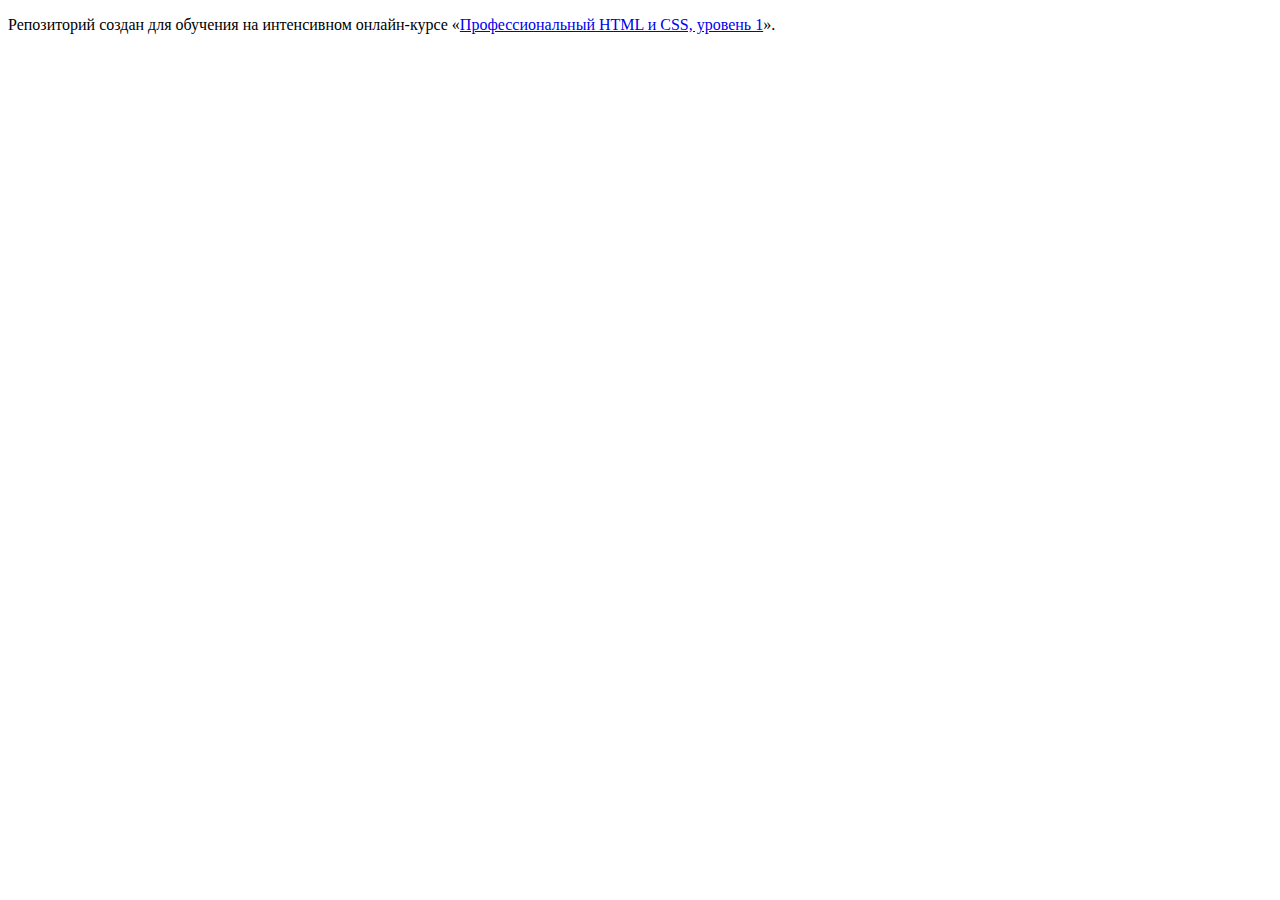
==== index.html @ 0d1eaa28 ":hatching_chick:" ====
<!DOCTYPE html>
<html lang="ru">
  <head>
    <meta charset="utf-8">
    <title>HTML Academy: Глейси</title>
  </head>
  <body>

    <p>Репозиторий создан для обучения на интенсивном онлайн‑курсе «<a href="https://htmlacademy.ru/intensive/htmlcss">Профессиональный HTML и CSS, уровень 1</a>».</p>

  </body>
</html>
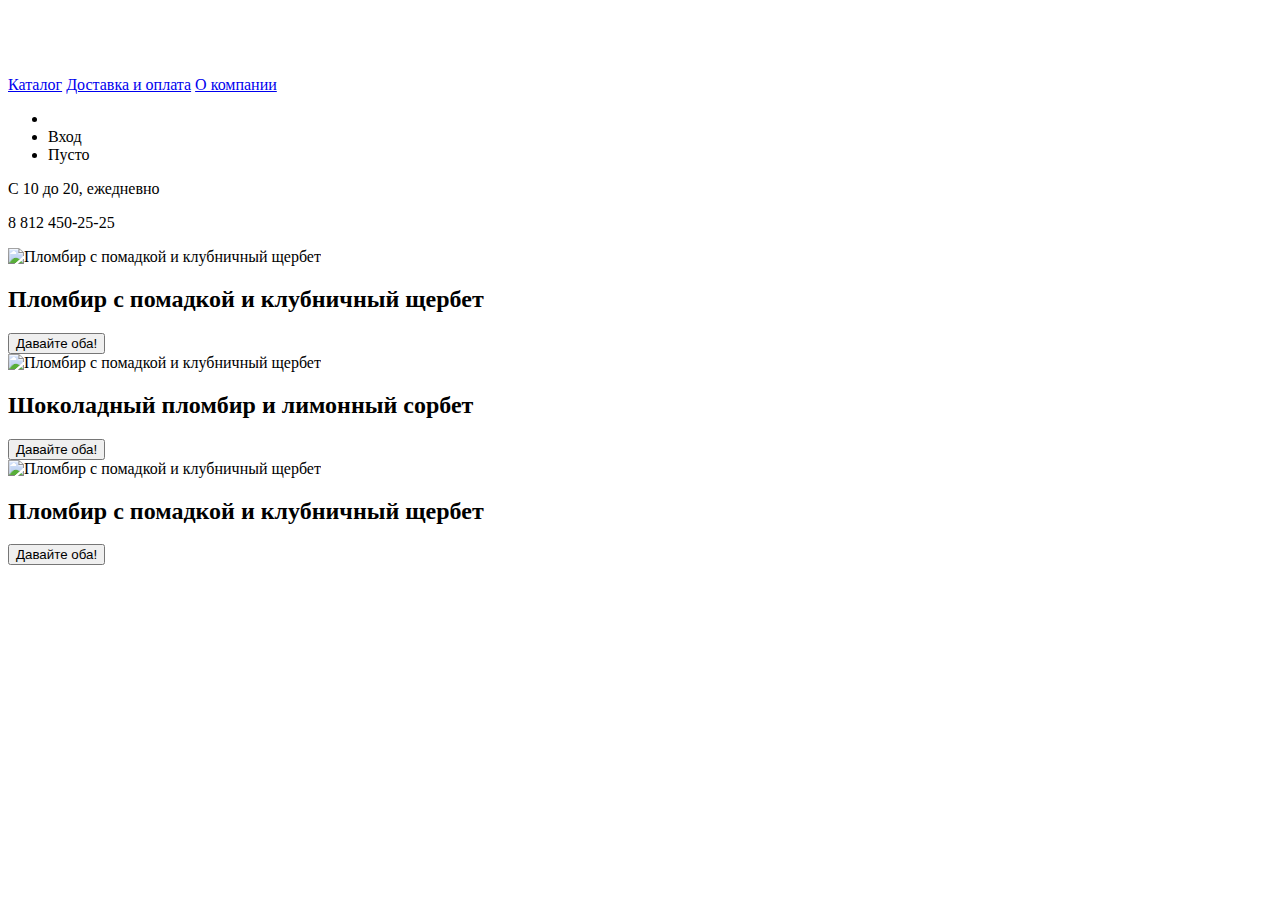
==== commit 53b67aa9: "Добавила хедер" ====
--- a/index.html
+++ b/index.html
@@ -1,12 +1,54 @@
 <!DOCTYPE html>
 <html lang="ru">
-  <head>
-    <meta charset="utf-8">
-    <title>HTML Academy: Глейси</title>
-  </head>
-  <body>
 
-    <p>Репозиторий создан для обучения на интенсивном онлайн‑курсе «<a href="https://htmlacademy.ru/intensive/htmlcss">Профессиональный HTML и CSS, уровень 1</a>».</p>
+<head>
+  <meta charset="utf-8">
+  <title>Глейси</title>
+</head>
 
-  </body>
+<body>
+  <header class="main-header">
+    <a class="main-header-logo" href="index.html">
+      <img src="img/content/main-header-logo.svg" width="154" height="64" alt="Логотип Глейси">
+    </a>
+    <nav class="main-navigation">
+      <a class="site-navigation" href="catalog.html">Каталог</a>
+      <a class="site-navigation" href="delivery.html">Доставка и оплата</a>
+      <a class="site-navigation" href="about.html">О компании</a>
+    </nav>
+    <div class="user-navigation">
+      <ul class="user-navigation-list">
+        <li class="find"></li>
+        <li class="login-ink">Вход</li>
+        <li class="basket">Пусто</li>
+      </ul>
+      <p>С 10 до 20, ежедневно </p>
+      <p>8 812 450-25-25</p>
+    </div>
+  </header>
+  <main class="container">
+    <section class=""
+    <article class="preview">
+      <div class="preview-inner-1">
+        <img src="img/content/icecream-first" width="1045" height="881" alt="Пломбир с помадкой и клубничный щербет">
+        <h2>Пломбир с помадкой и клубничный щербет</h2>
+        <button class="button button-preview">Давайте оба!</button>
+        <!--Кнопки перечлючения слайдера -->
+      </div>
+      <div class="preview-inner-2">
+        <img src="img/content/icecream-second" width="1065" height="859" alt="Пломбир с помадкой и клубничный щербет">
+        <h2>Шоколадный пломбир и лимонный сорбет </h2>
+        <button class="button button-preview">Давайте оба!</button>
+        <!--Кнопки перечлючения слайдера -->
+      </div>
+      <div class="preview-inner-3">
+        <img src="img/content/icecream-third" width="1079" height="854" alt="Пломбир с помадкой и клубничный щербет">
+        <h2>Пломбир с помадкой и клубничный щербет </h2>
+        <button class="button button-preview">Давайте оба!</button>
+        <!--Кнопки перечлючения слайдера -->
+      </div>
+    </article>
+  </main>
+</body>
+
 </html>
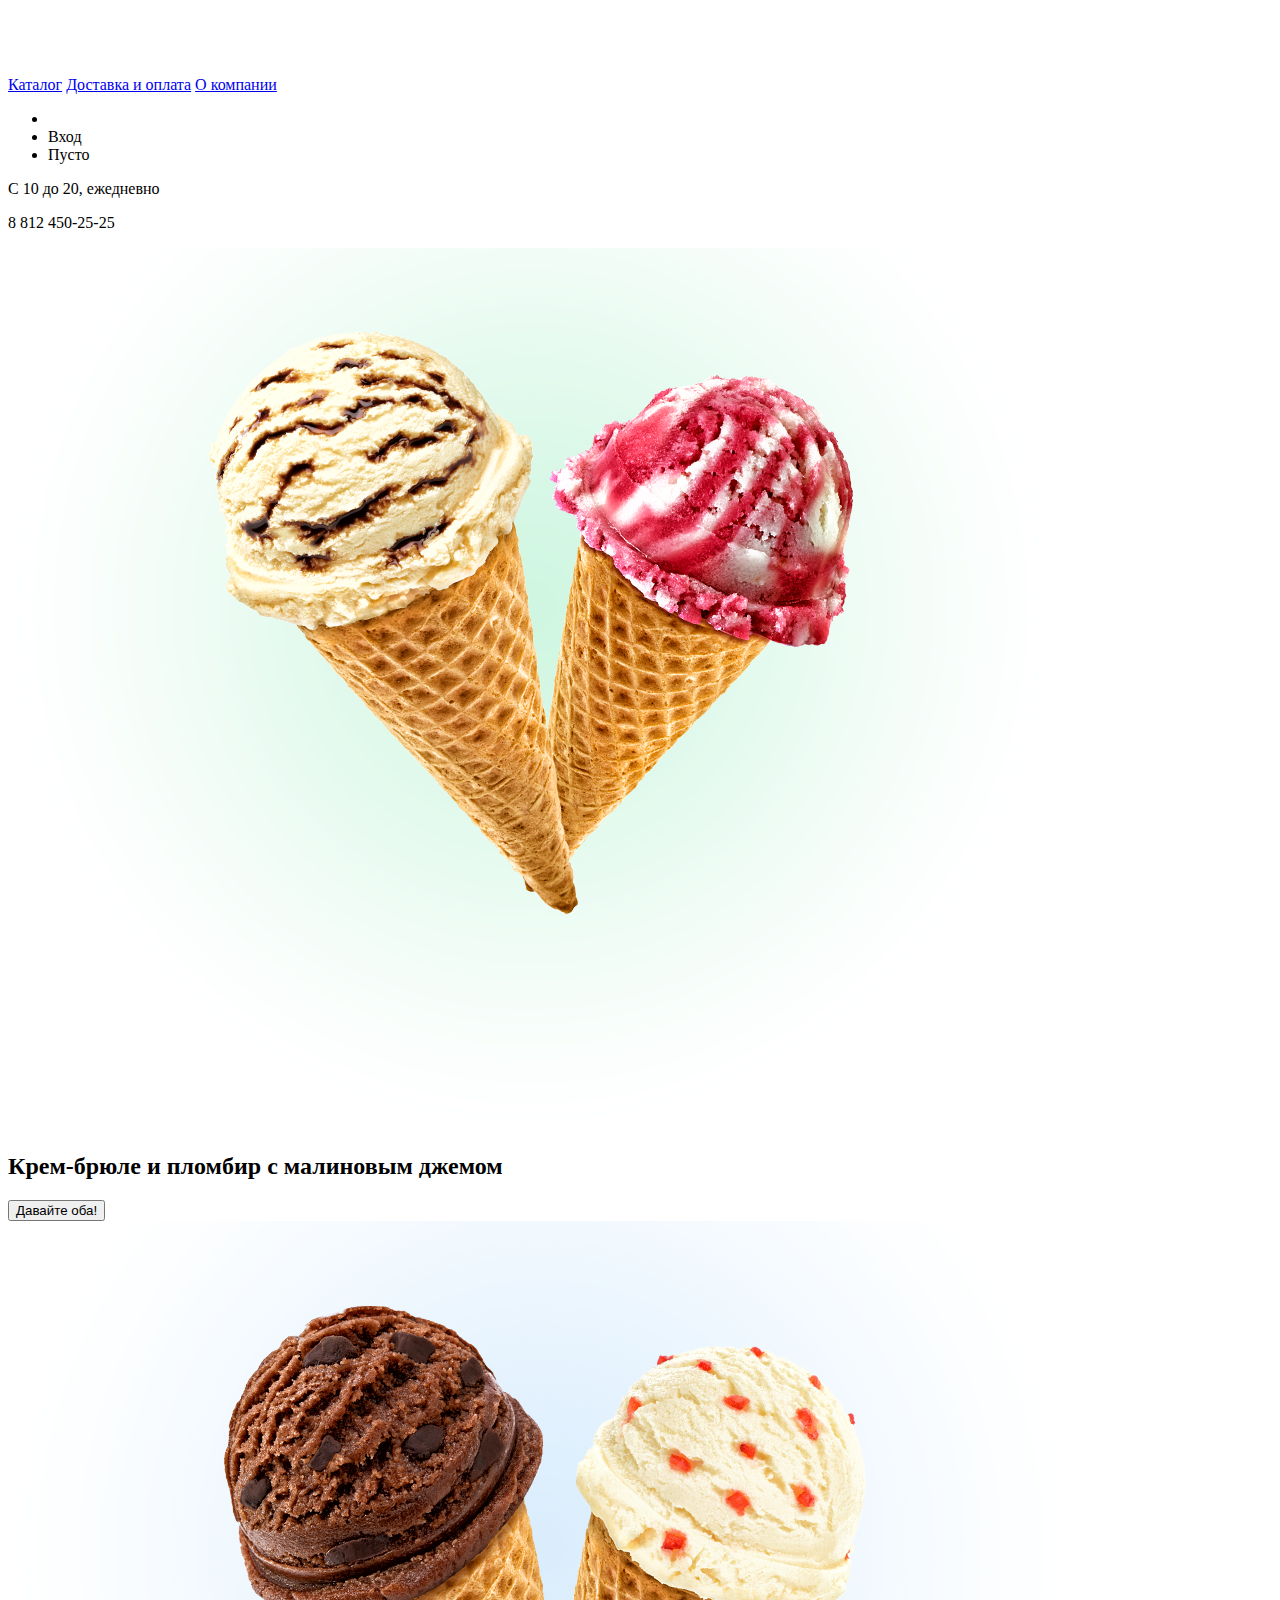
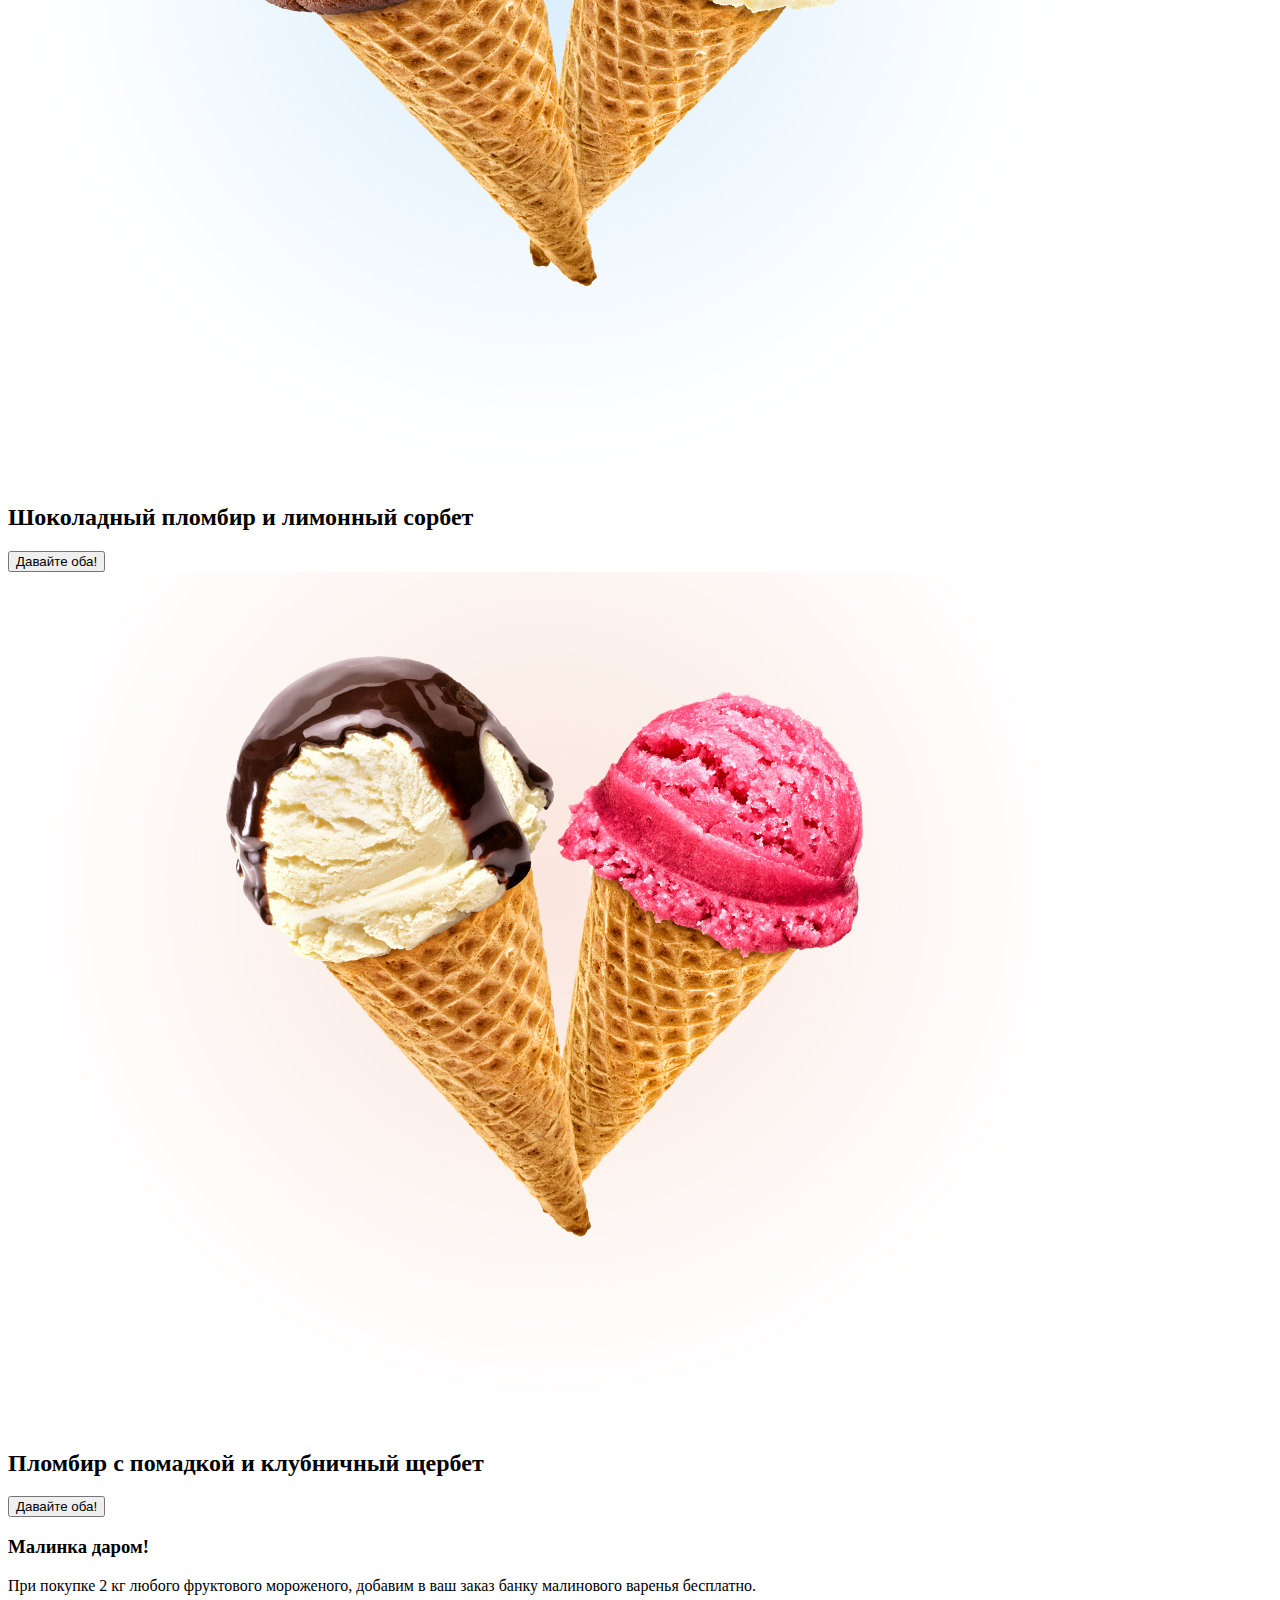
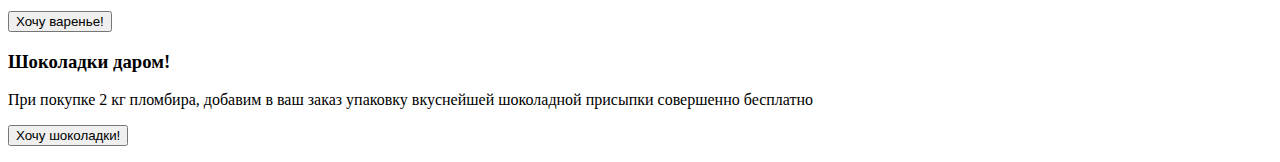
==== commit b6a8b0de: "Добавлены баннеры" ====
--- a/index.html
+++ b/index.html
@@ -27,27 +27,43 @@
     </div>
   </header>
   <main class="container">
-    <section class=""
-    <article class="preview">
-      <div class="preview-inner-1">
-        <img src="img/content/icecream-first" width="1045" height="881" alt="Пломбир с помадкой и клубничный щербет">
-        <h2>Пломбир с помадкой и клубничный щербет</h2>
-        <button class="button button-preview">Давайте оба!</button>
-        <!--Кнопки перечлючения слайдера -->
-      </div>
-      <div class="preview-inner-2">
-        <img src="img/content/icecream-second" width="1065" height="859" alt="Пломбир с помадкой и клубничный щербет">
-        <h2>Шоколадный пломбир и лимонный сорбет </h2>
-        <button class="button button-preview">Давайте оба!</button>
-        <!--Кнопки перечлючения слайдера -->
-      </div>
-      <div class="preview-inner-3">
-        <img src="img/content/icecream-third" width="1079" height="854" alt="Пломбир с помадкой и клубничный щербет">
-        <h2>Пломбир с помадкой и клубничный щербет </h2>
-        <button class="button button-preview">Давайте оба!</button>
-        <!--Кнопки перечлючения слайдера -->
-      </div>
-    </article>
+    <section class="shop-gllacy">
+      <article class="preview">
+        <div class="preview-inner-1">
+          <img src="img/content/icecream-first.png" width="1045" height="881" alt="Пломбир с помадкой и клубничный щербет">
+          <h2>Крем-брюле и пломбир с малиновым джемом</h2>
+          <button class="button button-preview">Давайте оба!</button>
+          <!--Кнопки перечлючения слайдера -->
+        </div>
+        <div class="preview-inner-2">
+          <img src="img/content/icecream-second.png" width="1065" height="859" alt="Пломбир с помадкой и клубничный щербет">
+          <h2>Шоколадный пломбир и лимонный сорбет </h2>
+          <button class="button button-preview">Давайте оба!</button>
+          <!--Кнопки перечлючения слайдера -->
+        </div>
+        <div class="preview-inner-3">
+          <img src="img/content/icecream-third.png" width="1079" height="854" alt="Пломбир с помадкой и клубничный щербет">
+          <h2>Пломбир с помадкой и клубничный щербет </h2>
+          <button class="button button-preview">Давайте оба!</button>
+          <!--Кнопки перечлючения слайдера -->
+        </div>
+      </article>
+      <section class="banners">
+        <article class="banner-inner">
+          <h3>Малинка даром!</h3>
+          <p>При покупке 2 кг любого фруктового мороженого, добавим в ваш заказ банку малинового варенья бесплатно.</p>
+          <button class="button button-banner">Хочу варенье!</button>
+        </article>
+        <article class="banner-inner">
+          <h3>Шоколадки даром!</h3>
+          <p>При покупке 2 кг пломбира, добавим в ваш заказ упаковку вкуснейшей шоколадной присыпки совершенно
+            бесплатно</p>
+          <button class="button button-banner">Хочу шоколадки! </button>
+        </article>
+      </section>
+      <ul class="hits">
+
+      </ul>
   </main>
 </body>
 
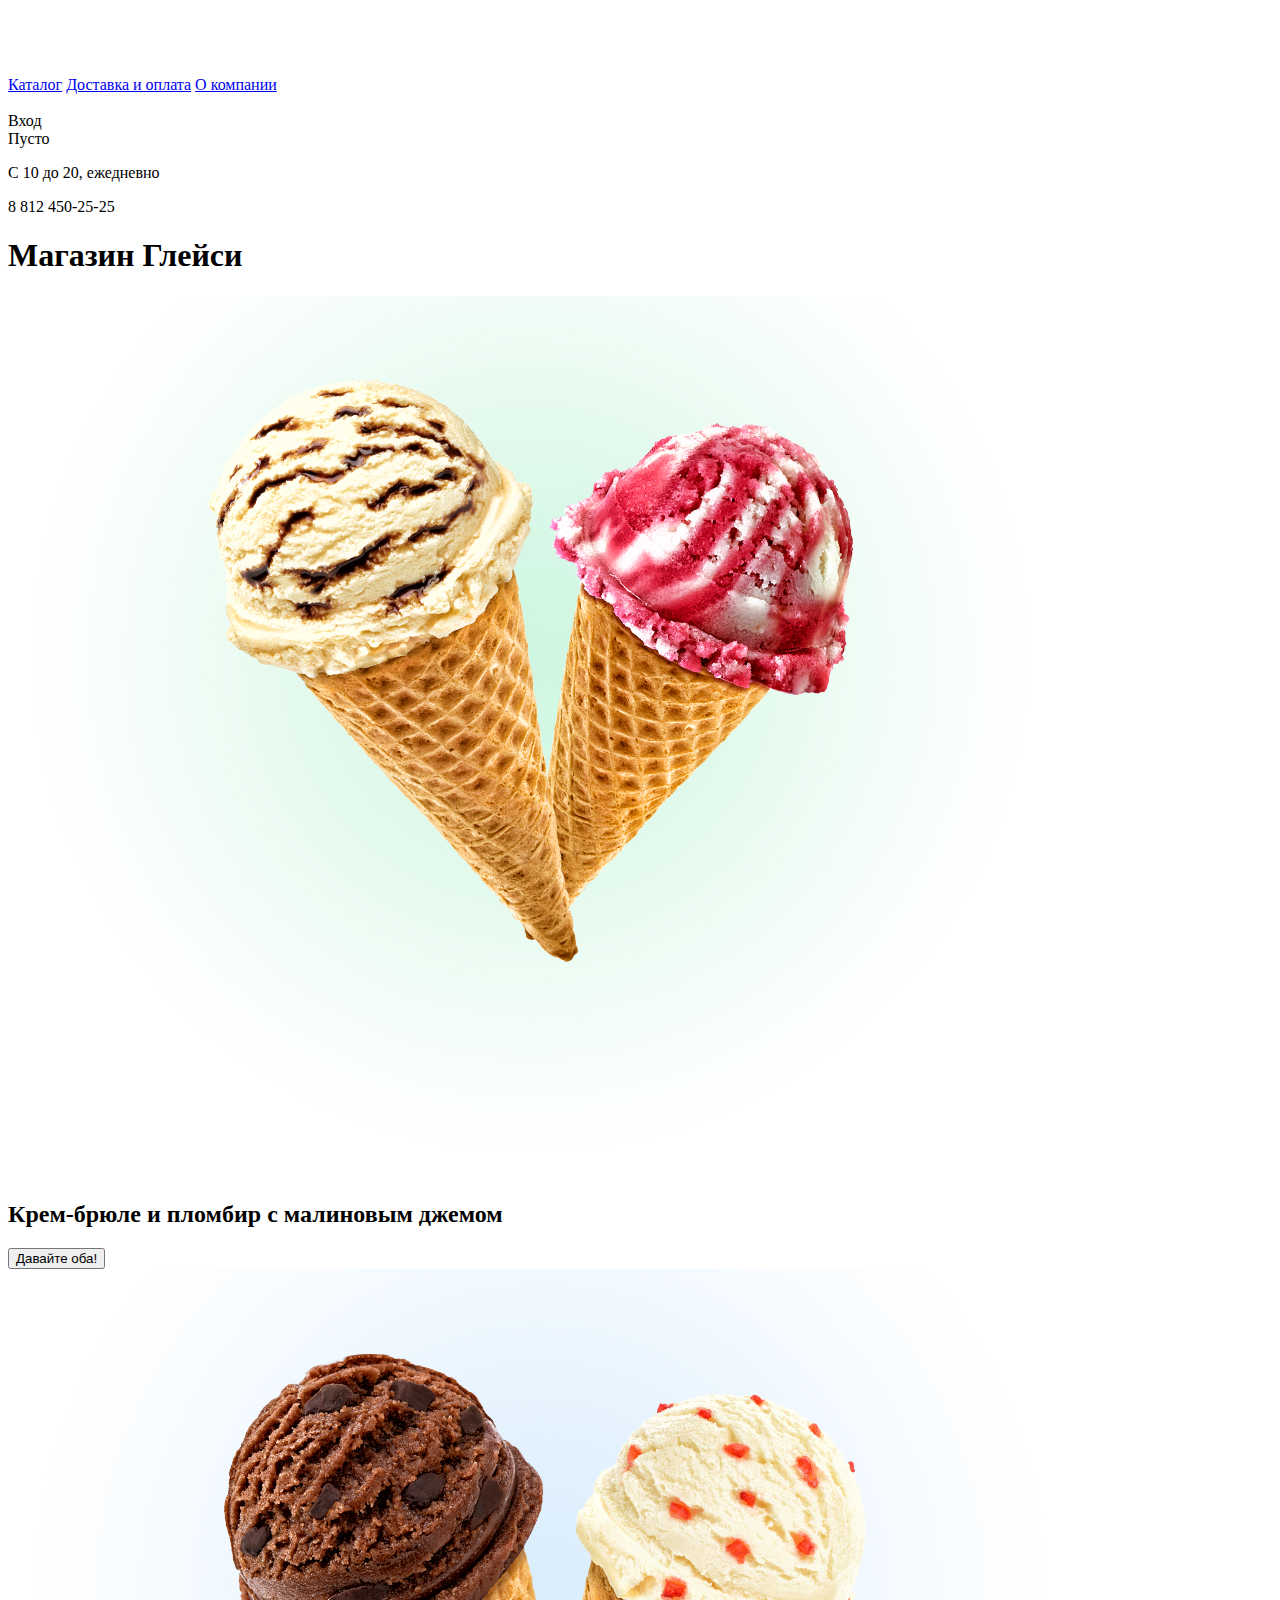
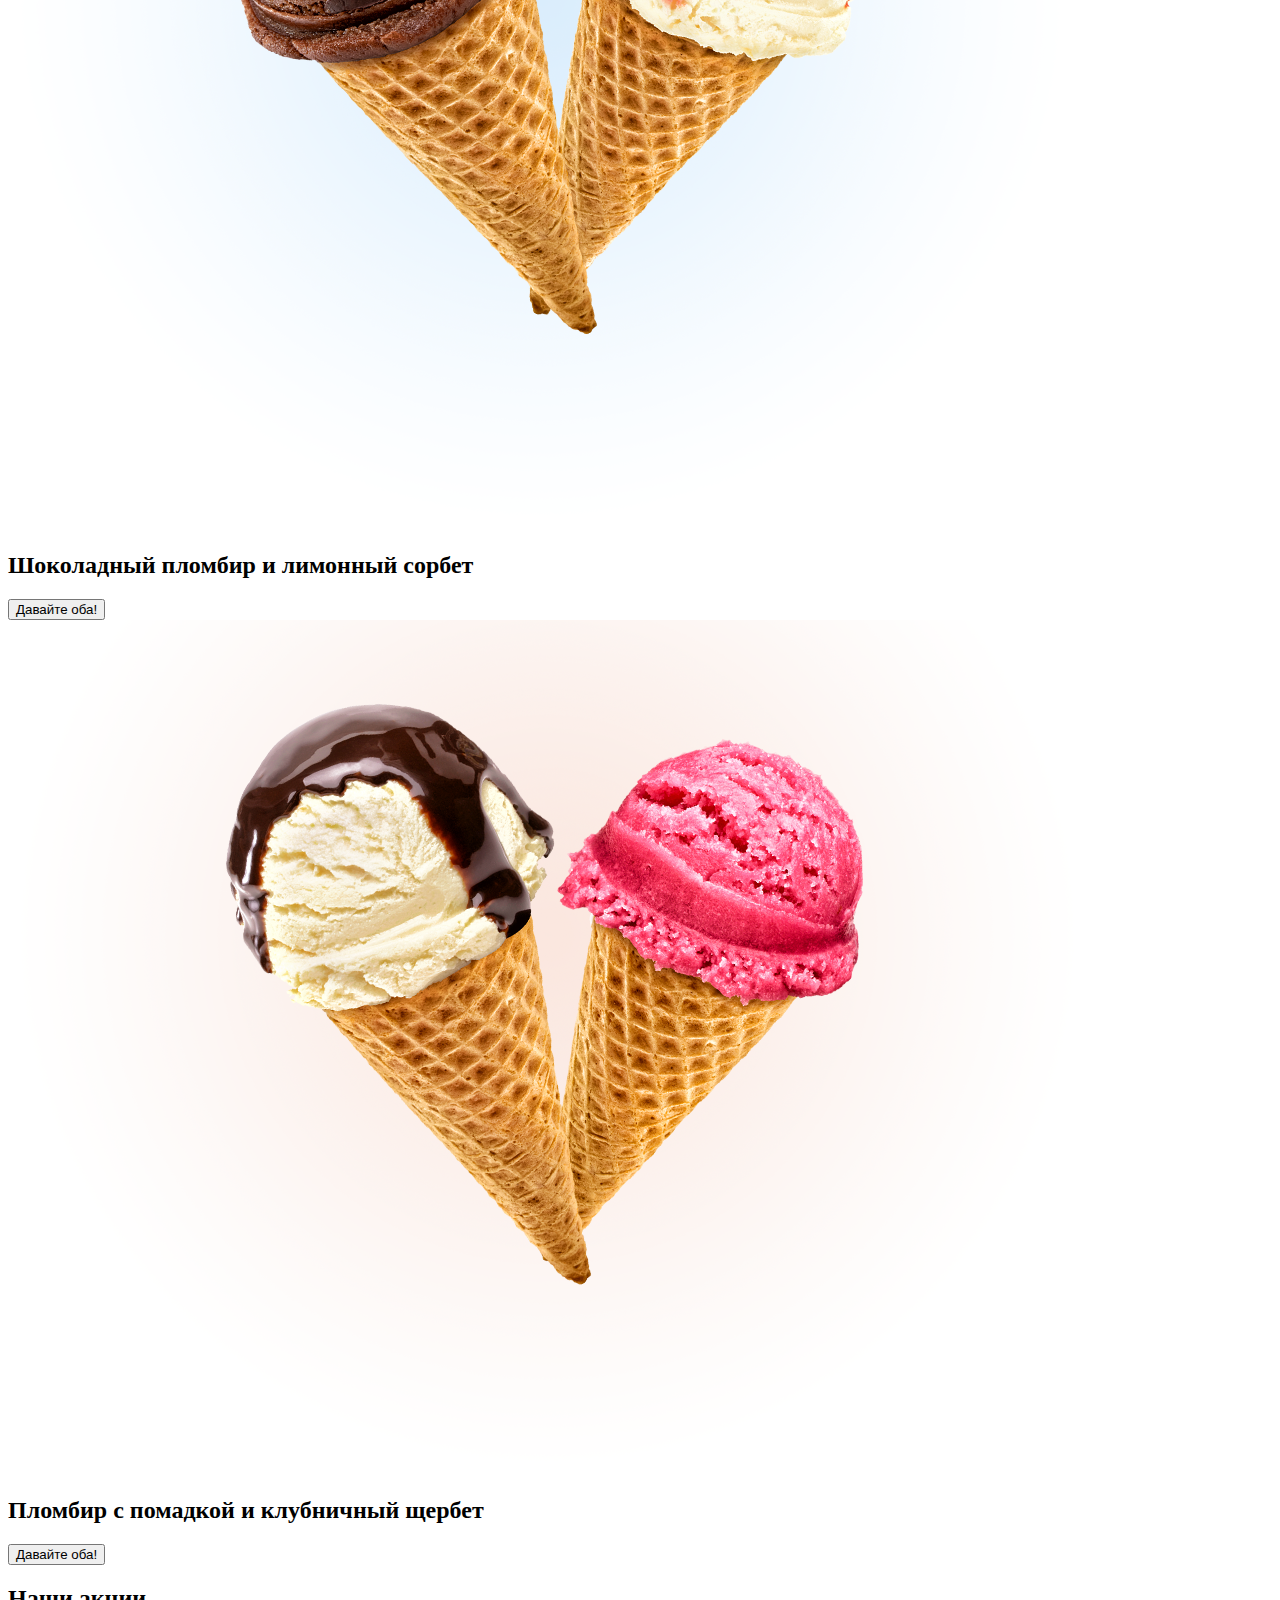
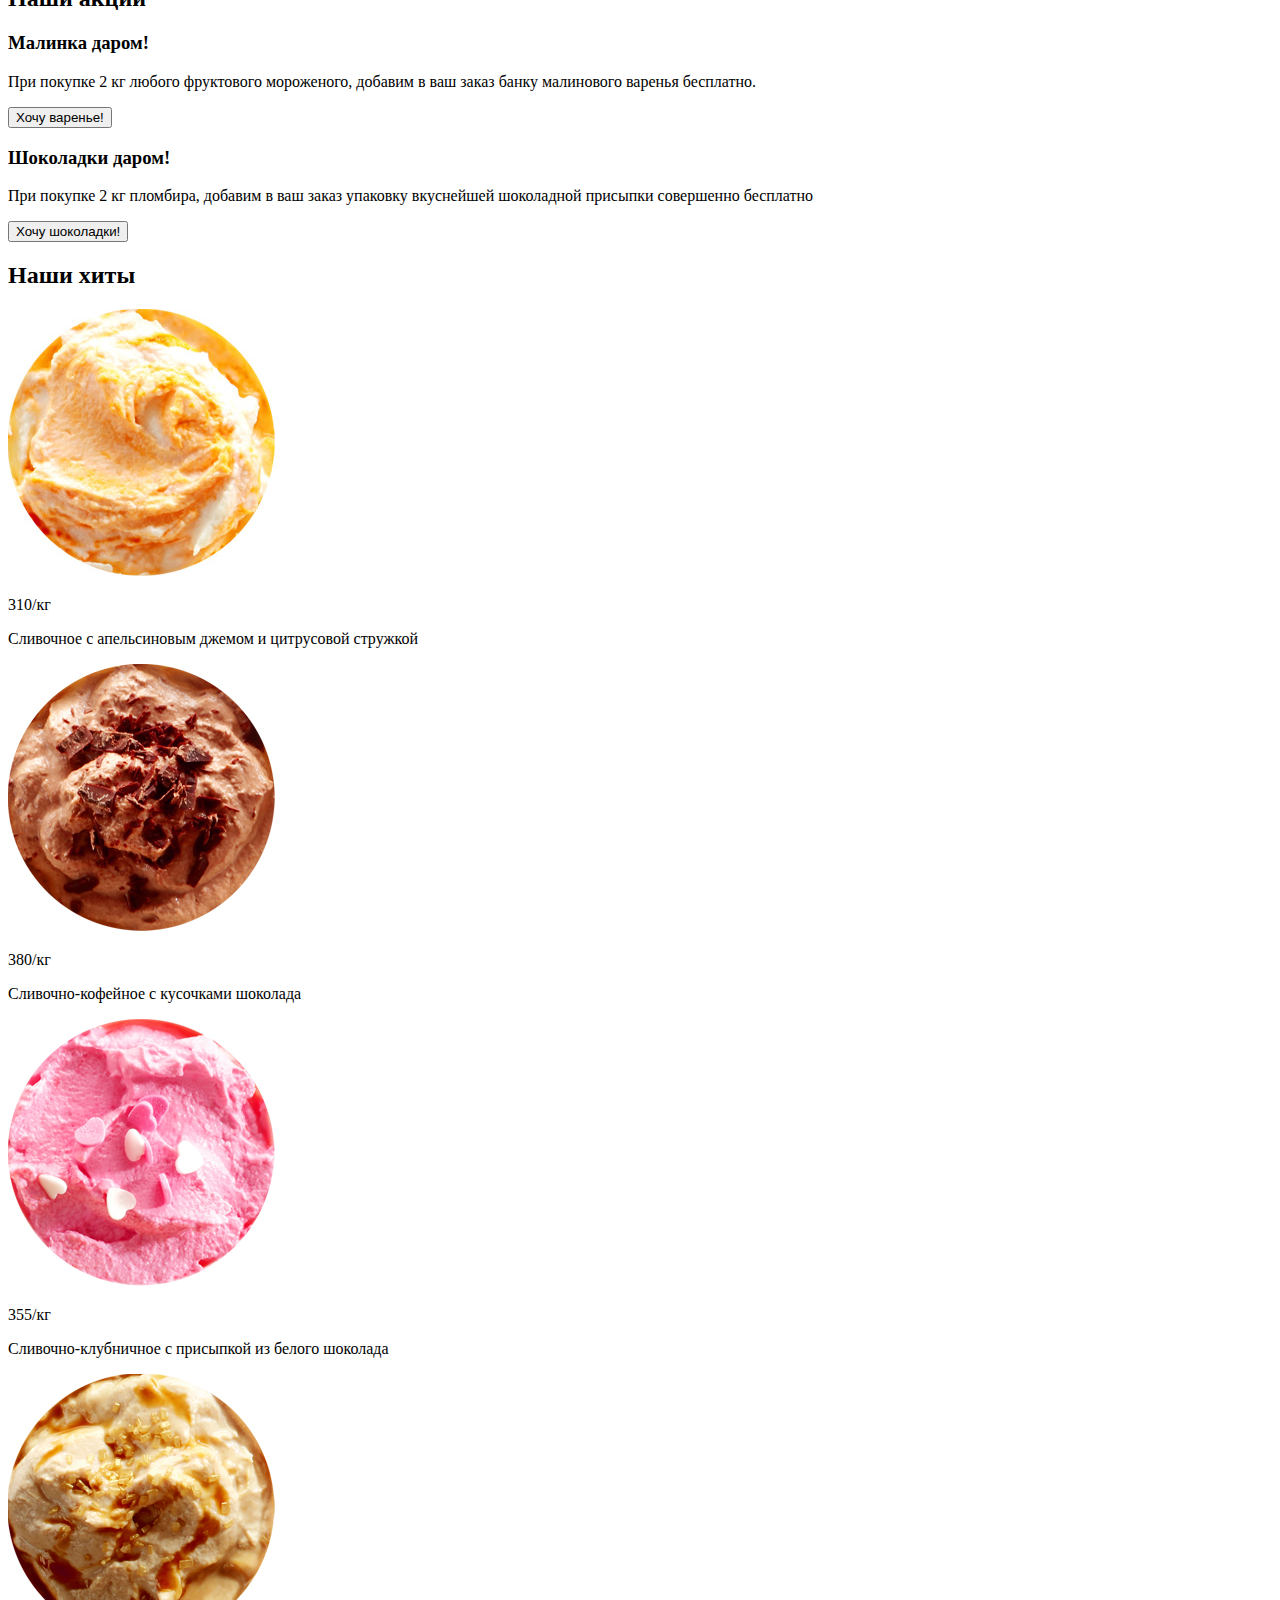
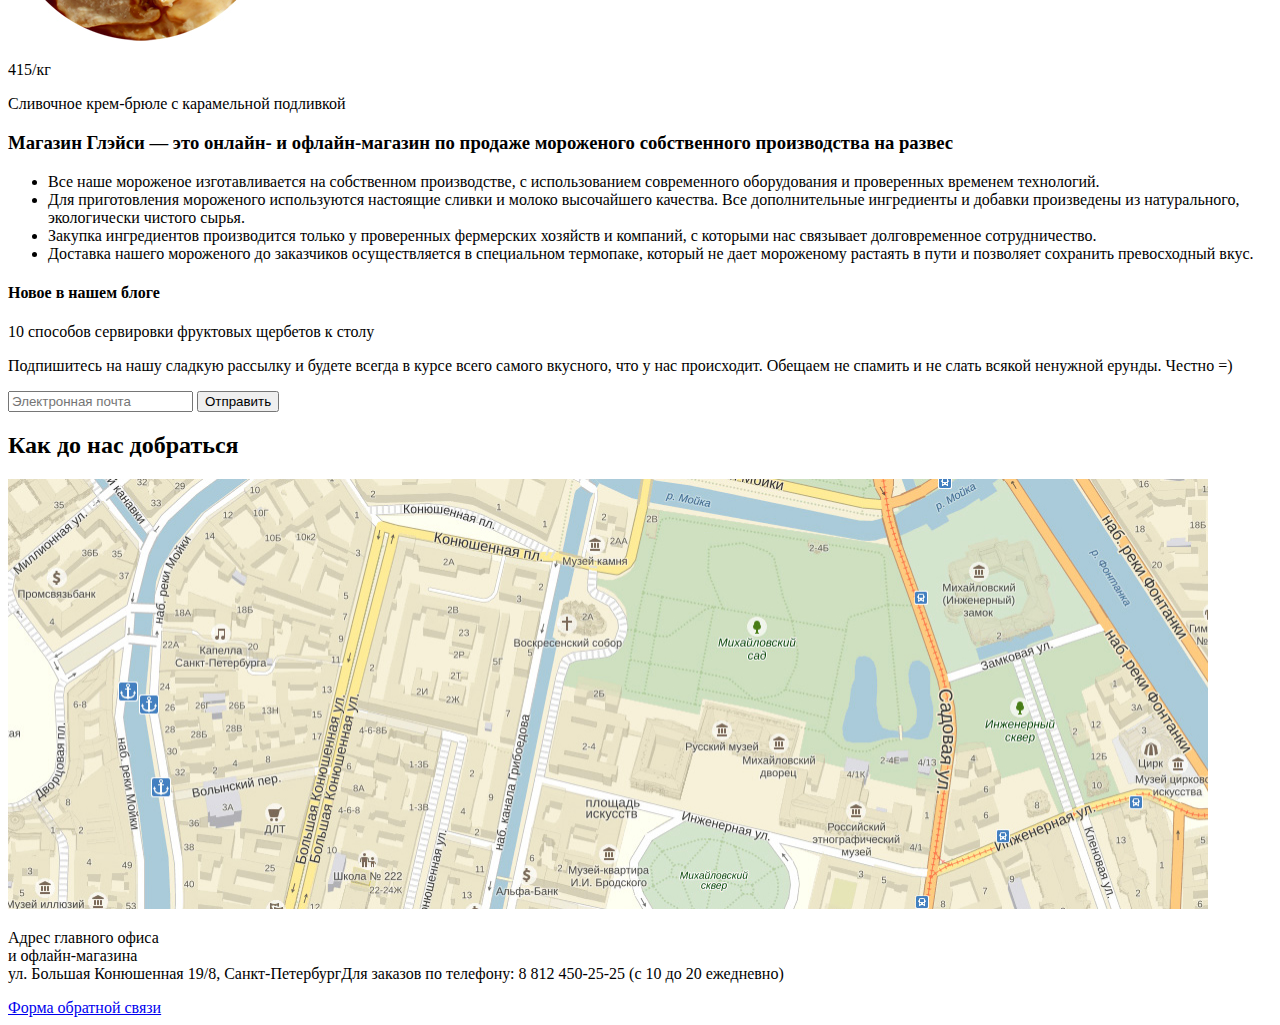
==== commit 5355c5ca: "Добавлен основной блок" ====
--- a/index.html
+++ b/index.html
@@ -17,17 +17,18 @@
       <a class="site-navigation" href="about.html">О компании</a>
     </nav>
     <div class="user-navigation">
-      <ul class="user-navigation-list">
+      <div class="user-navigation-list">
         <li class="find"></li>
         <li class="login-ink">Вход</li>
         <li class="basket">Пусто</li>
-      </ul>
+      </div>
       <p>С 10 до 20, ежедневно </p>
       <p>8 812 450-25-25</p>
     </div>
   </header>
   <main class="container">
     <section class="shop-gllacy">
+      <h1 class="visually-hidden"> Магазин Глейси </h1>
       <article class="preview">
         <div class="preview-inner-1">
           <img src="img/content/icecream-first.png" width="1045" height="881" alt="Пломбир с помадкой и клубничный щербет">
@@ -49,6 +50,7 @@
         </div>
       </article>
       <section class="banners">
+        <h2 class="visually-hidden">Наши акции</h2>
         <article class="banner-inner">
           <h3>Малинка даром!</h3>
           <p>При покупке 2 кг любого фруктового мороженого, добавим в ваш заказ банку малинового варенья бесплатно.</p>
@@ -56,14 +58,75 @@
         </article>
         <article class="banner-inner">
           <h3>Шоколадки даром!</h3>
-          <p>При покупке 2 кг пломбира, добавим в ваш заказ упаковку вкуснейшей шоколадной присыпки совершенно
-            бесплатно</p>
+          <p>При покупке 2 кг пломбира, добавим в ваш заказ упаковку вкуснейшей шоколадной присыпки совершенно бесплатно</p>
           <button class="button button-banner">Хочу шоколадки! </button>
         </article>
       </section>
-      <ul class="hits">
-
-      </ul>
+      <section class="hits">
+        <h2 class="visually-hidden">Наши хиты</h2>
+        <article class="hit-inner">
+          <div class="hit-logo"></div>
+          <img src="img/content/hit-1.jpg" width="267" height="267" alt="Сливочное с апельсиновым джемом и цитрусовой стружкой">
+          <p>310/кг</p>
+          <p>Сливочное с апельсиновым джемом и цитрусовой стружкой</p>
+        </article>
+        <article class="hit-inner">
+          <div class="hit-logo"></div>
+          <img src="img/content/hit-2.jpg" width="267" height="267" alt="Сливочно-кофейное с кусочками шоколада">
+          <p>380/кг</p>
+          <p>Сливочно-кофейное с кусочками шоколада</p>
+        </article>
+        <article class="hit-inner">
+          <div class="hit-logo"></div>
+          <img src="img/content/hit-3.jpg" width="267" height="267" alt="Сливочно-клубничное с присыпкой из белого шоколада">
+          <p>355/кг</p>
+          <p>Сливочно-клубничное с присыпкой из белого шоколада</p>
+        </article>
+        <article class="hit-inner">
+          <div class="hit-logo"></div>
+          <img src="img/content/hit-4.jpg" width="267" height="267" alt="Сливочное крем-брюле с карамельной подливкой">
+          <p>415/кг</p>
+          <p>Сливочное крем-брюле с карамельной подливкой</p>
+        </article>
+      </section>
+      <article class="gllacy-advances">
+        <h3>Магазин Глэйси — это онлайн- и офлайн-магазин по продаже мороженого собственного производства на развес</h3>
+        <ul class="advances">
+          <li>Все наше мороженое изготавливается на собственном производстве, с использованием современного
+            оборудования и проверенных временем технологий.</li>
+          <li>Для приготовления мороженого используются настоящие сливки и молоко высочайшего качества. Все
+            дополнительные ингредиенты и добавки произведены из натурального, экологически чистого сырья.</li>
+          <li>Закупка ингредиентов производится только у проверенных фермерских хозяйств и компаний, с которыми нас
+            связывает долговременное сотрудничество.</li>
+          <li>Доставка нашего мороженого до заказчиков осуществляется в специальном термопаке, который не дает
+            мороженому растаять в пути и позволяет сохранить превосходный вкус.</li>
+        </ul>
+      </article>
+    </section>
+    <div class="other">
+      <aside class="blog">
+        <h4>Новое в нашем блоге</h4>
+        <p>10 способов сервировки фруктовых щербетов к столу</p>
+      </aside>
+      <aside class="mail">
+        <p class="mail-info">Подпишитесь на нашу сладкую рассылку и будете всегда в курсе всего самого вкусного, что у
+          нас происходит. Обещаем не спамить и не слать всякой ненужной ерунды. Честно =) </p>
+        <form class="mail-form" action="https://echo.htmlacademy.ru" method="post">
+          <label for="adress"></label>
+          <input id="adress" type="email" name="email" value="" placeholder="Электронная почта">
+          <button class="button button-form" type="submit">Отправить</button>
+        </form>
+      </aside>
+    </div>
+    <section class="modal-map">
+        <h2 class="visually-hidden">Как до нас добраться</h2>
+        <p><img src="img/content/map.jpg" width="1200" height="430" alt="Адрес главного офиса ул. Большая Конюшенная 19/8, Санкт-Петербург"></p>
+        <div class="pin-icecream"></div>
+        <div class="feed-back">
+          <p>Адрес главного офиса <br>и офлайн-магазина <br> <span class="feed-back-adress">ул. Большая Конюшенная 19/8, Санкт-Петербург</span>Для заказов по телефону: <span class="feed-back-inner">8 812 450-25-25</span> (с 10 до 20 ежедневно) </p>
+          <a class="feed-back-form" href="feedback.html">Форма обратной связи</a>
+        </div>
+      </section>
   </main>
 </body>
 
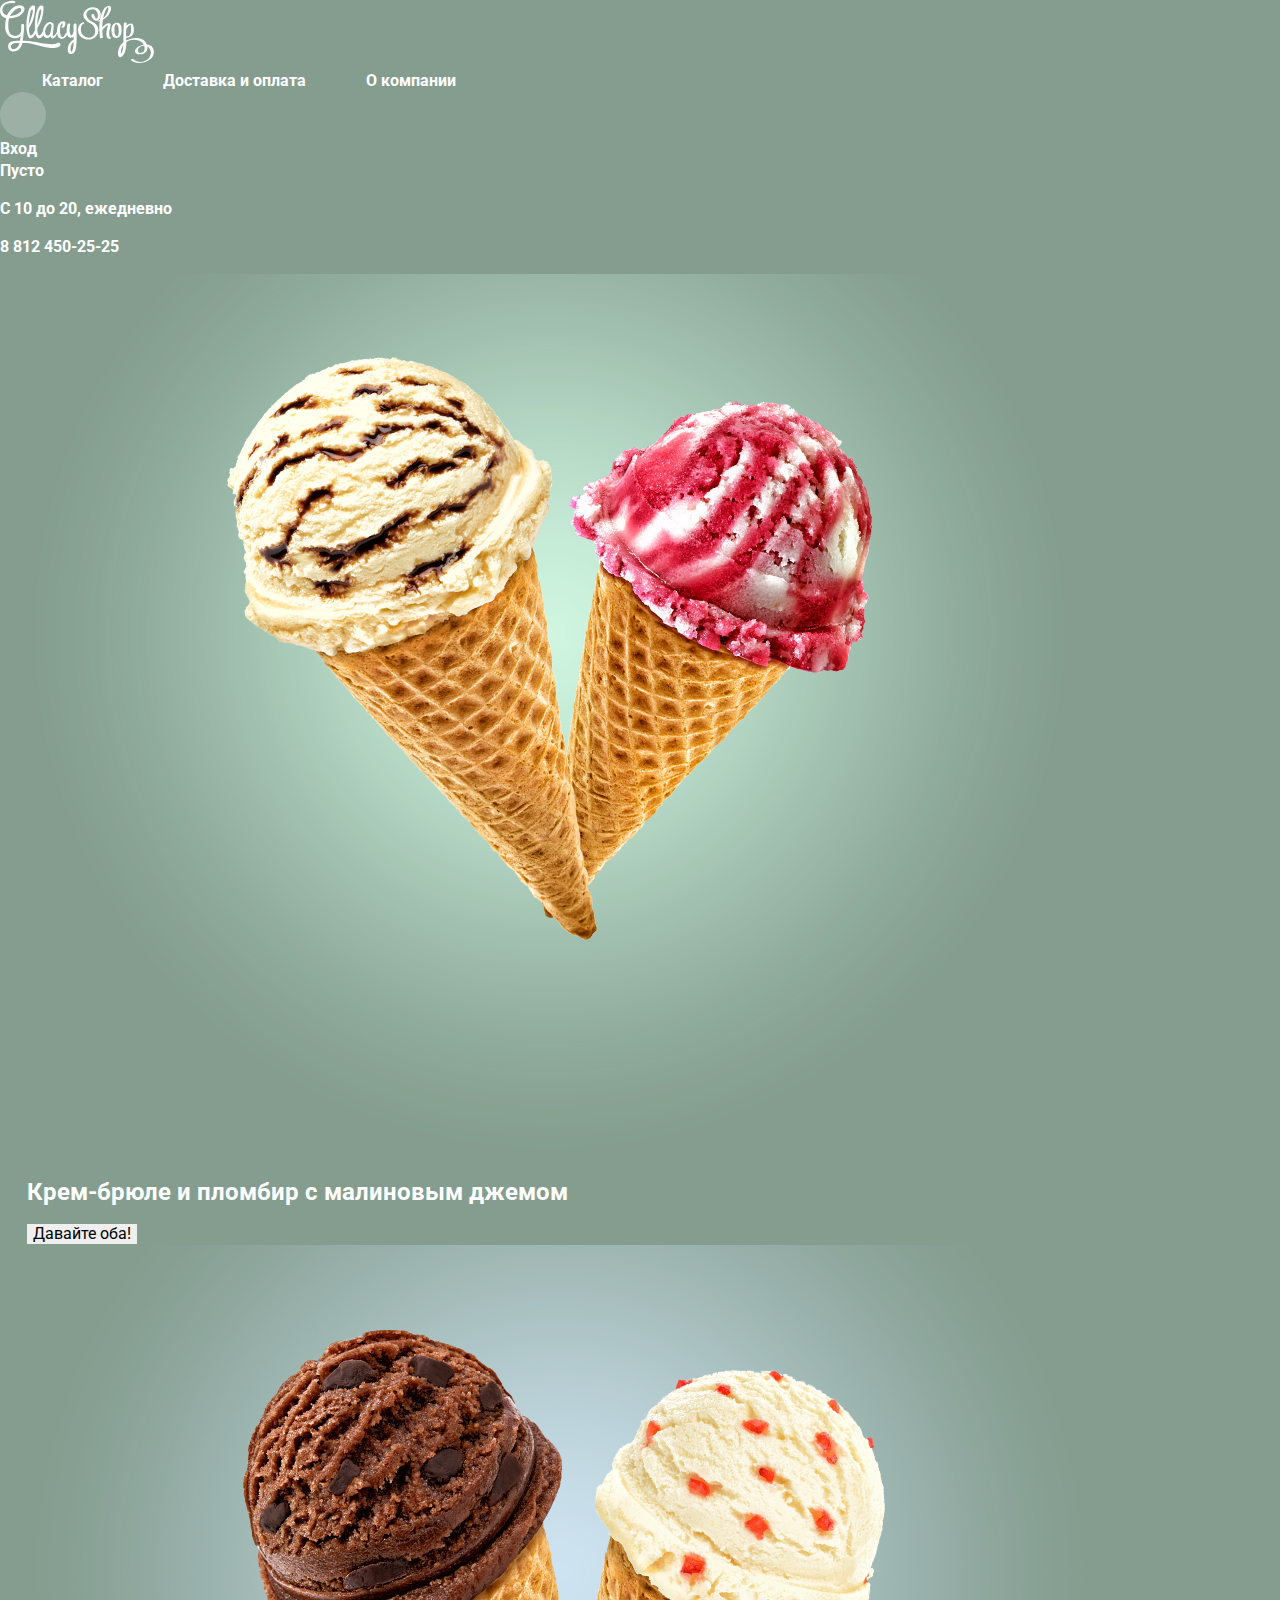
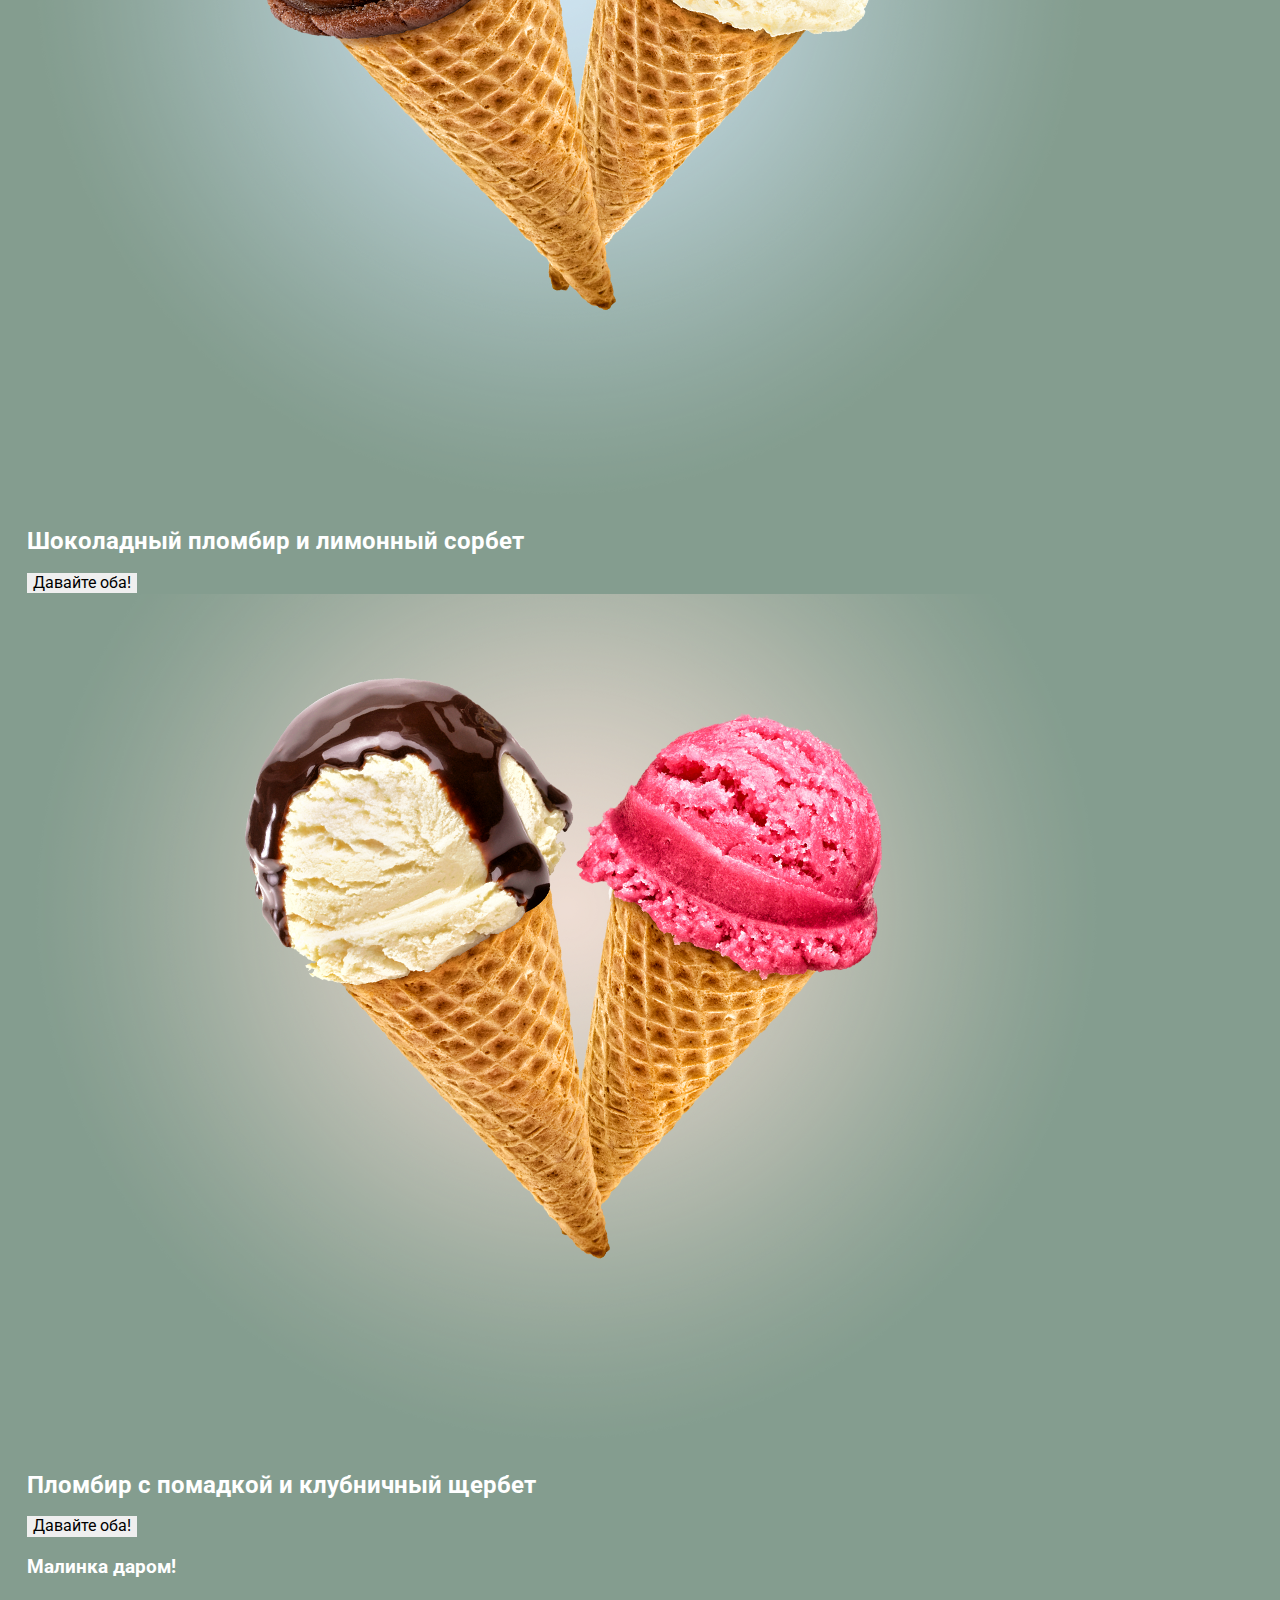
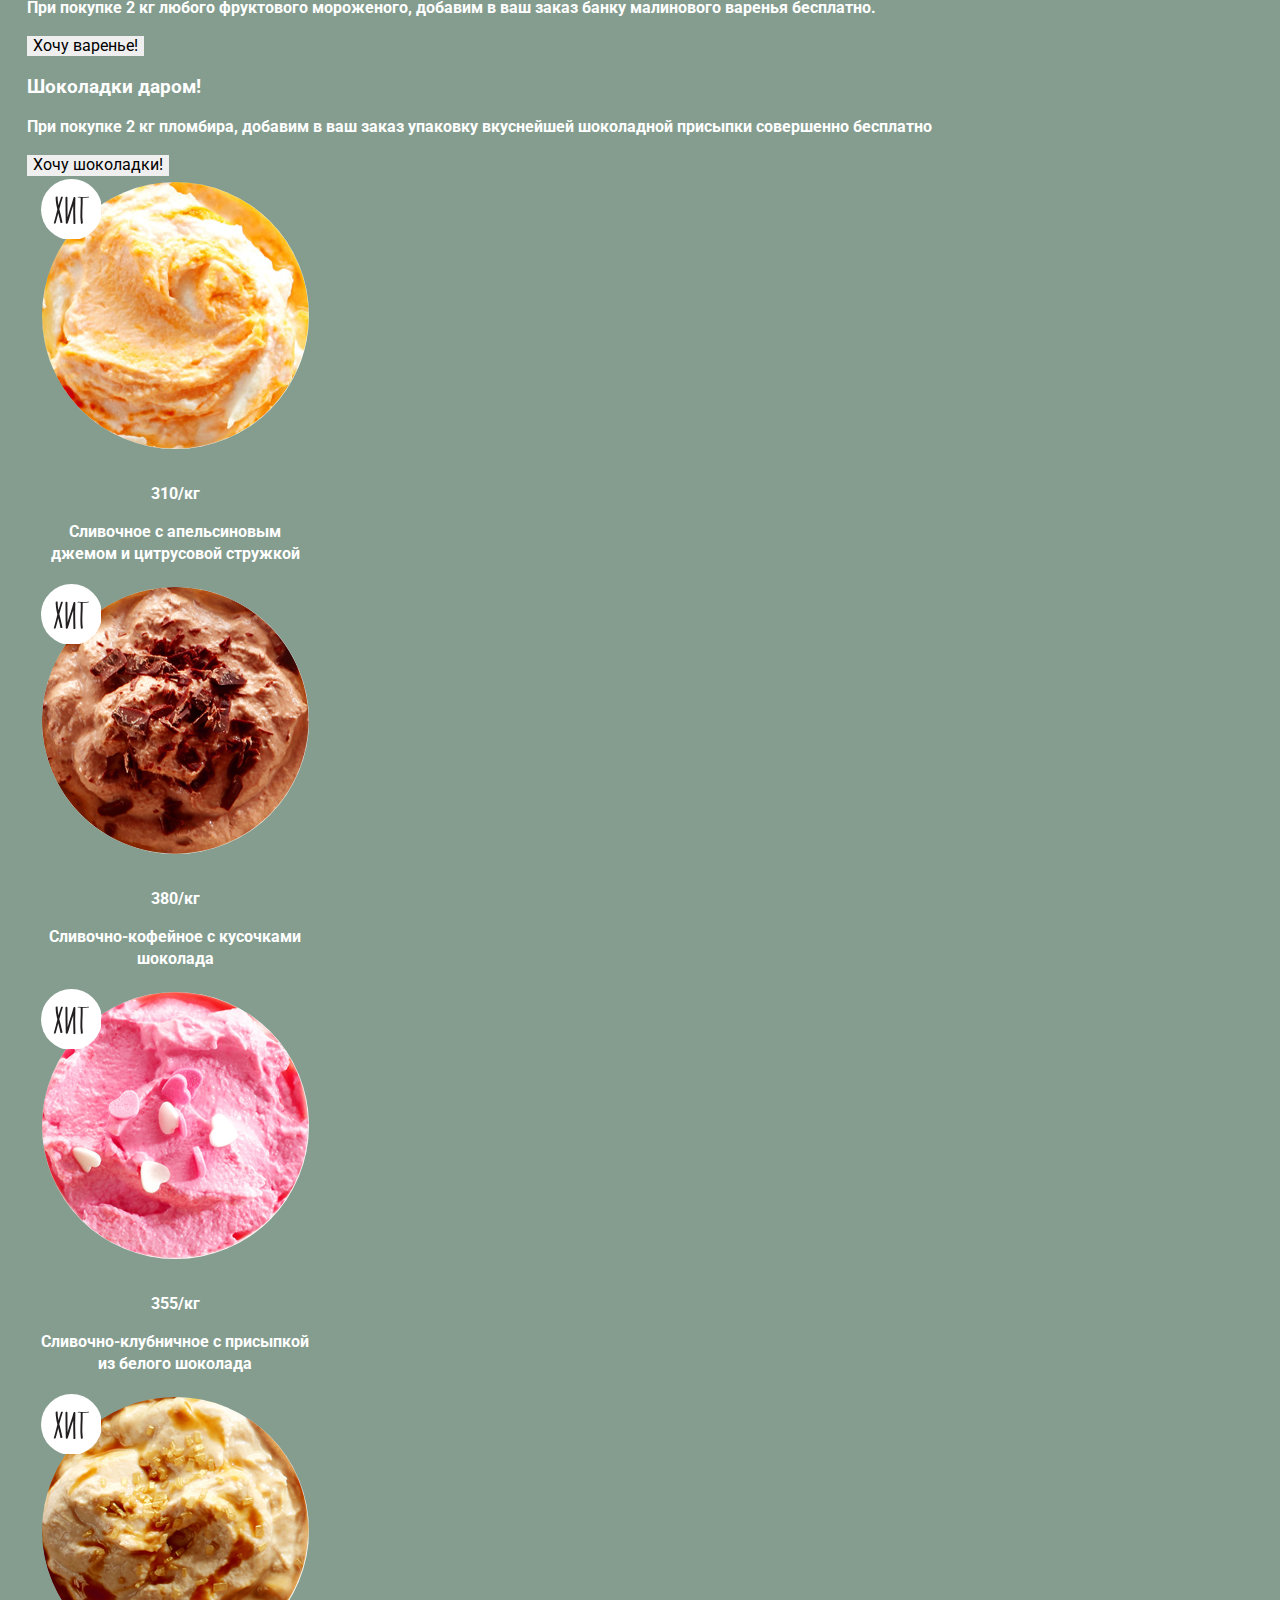
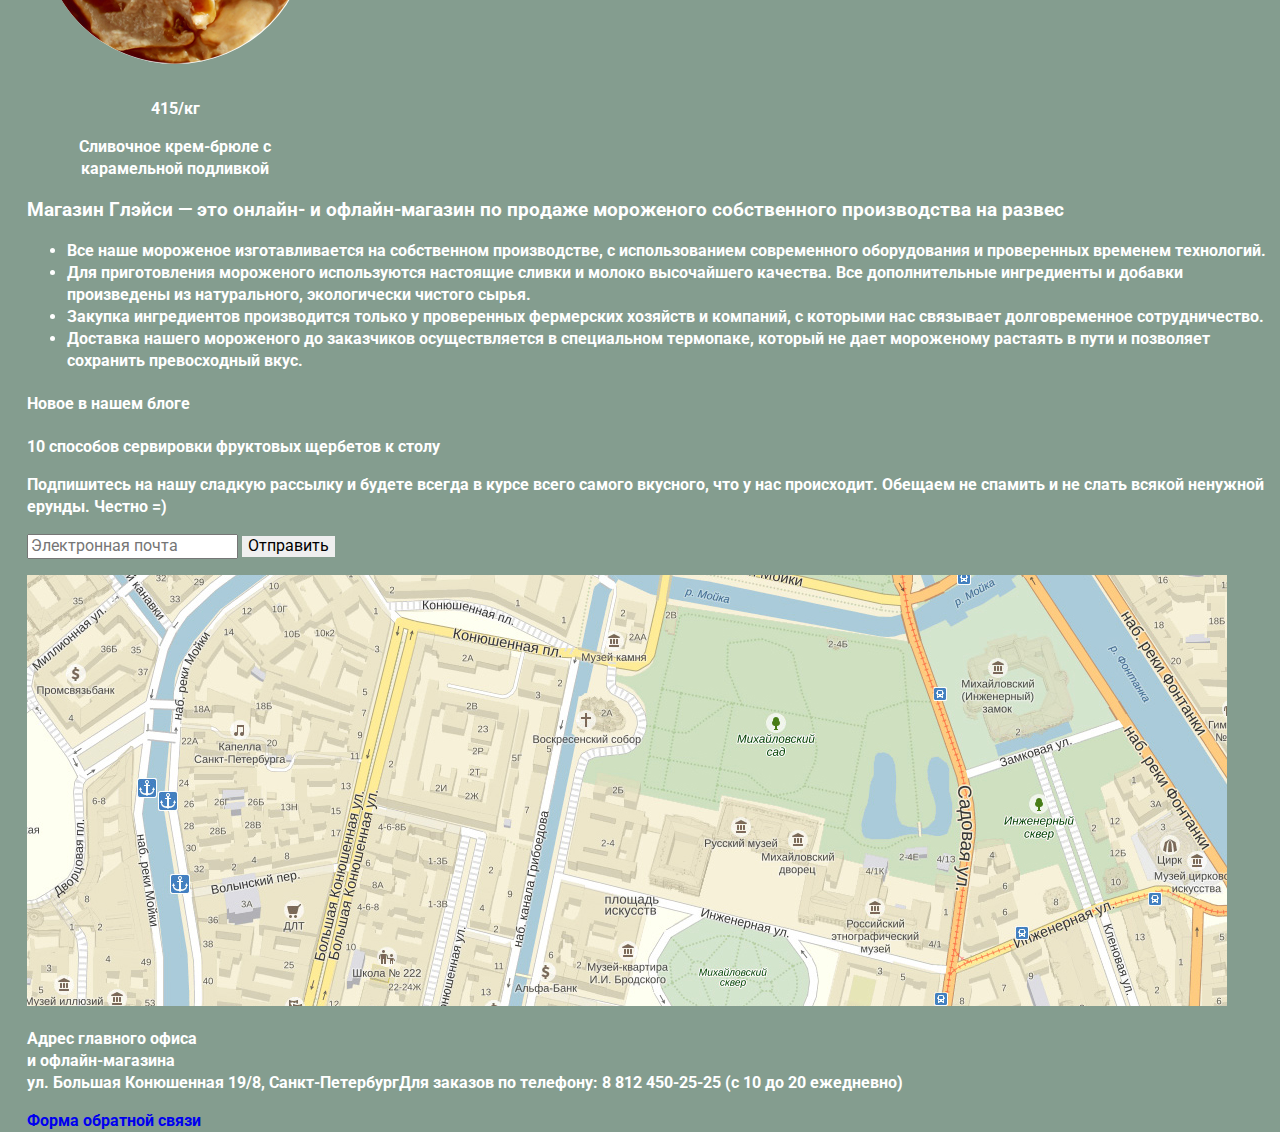
==== commit c9a7ff84: "storybook" ====
--- a/index.html
+++ b/index.html
@@ -4,6 +4,9 @@
 <head>
   <meta charset="utf-8">
   <title>Глейси</title>
+  <link href="css/normalize.css" rel="stylesheet">
+  <link href="https://fonts.googleapis.com/css?family=Roboto:400,700&amp;subset=cyrillic" rel="stylesheet">
+  <link href="css/style.css" rel="stylesheet">
 </head>
 
 <body>
@@ -12,7 +15,7 @@
       <img src="img/content/main-header-logo.svg" width="154" height="64" alt="Логотип Глейси">
     </a>
     <nav class="main-navigation">
-      <a class="site-navigation" href="catalog.html">Каталог</a>
+      <a class="site-navigation" href="catalog.html"><span>Каталог</span></a>
       <a class="site-navigation" href="delivery.html">Доставка и оплата</a>
       <a class="site-navigation" href="about.html">О компании</a>
     </nav>
--- a/css/style.css
+++ b/css/style.css
@@ -0,0 +1,835 @@
+body {
+  min-width: 1200px;
+  margin: 0%;
+  padding: 0%;
+
+  font-family: "Roboto", Arial, sans-serif;
+  font-size: 16px;
+  line-height: 22px;
+  font-weight: bold;
+  color: #ffffff;
+  font-kerning: none;
+  background-color: #849d8f;
+}
+
+a {
+  text-decoration: none;
+}
+img {
+  max-width: 100%;
+  height: auto;
+}
+.visually-hidden:not(:focus):not(:active), input[type=checkbox].visually-hidden, input[type=radio].visually-hidden {
+  position: absolute;
+  width: 1px;
+  height: 1px;
+  margin: -1px;
+  border: 0;
+  padding: 0;
+  white-space: nowrap;
+  -webkit-clip-path: inset(100%);
+  clip-path: inset(100%);
+  clip: rect(0 0 0 0);
+  overflow: hidden;
+}
+.container {
+margin-left: 27px;
+margin-top: 9px;
+}
+.visually-hidden {
+  display: none;
+}
+.navigation {
+  margin-top: 30px;
+}
+.main-navigation a {
+  line-height: 18px;
+  color: #ffffff;
+
+  margin-left: 28px;
+  box-sizing: border-box;
+  padding: 6px 14px;
+}
+
+.linked-text {
+  border-bottom: 1px dotted;
+}
+.main-navigation a:hover span {
+  border-bottom-color: transparent
+}
+
+.main-navigation a:hover,
+.main-navigation a:focus {
+  background-color: #ffffff;
+  color: #323232;
+  border-radius: 20px;
+}
+.main-navigation a:active {
+  box-shadow: 0px -4px 2px -1px #323232;
+}
+.site-navigation-current {
+  background-color: #d07058;
+  color: #ffffff;
+  border-radius: 20px;
+}
+.catalog {
+  width: 143px;
+  border-radius: 5px;
+  background-color: rgb(248, 247, 244);
+  box-shadow: 0px 20px 20px 0px rgba(0, 0, 0, 0.4);
+  padding: 0px
+
+}
+.catalog a{
+  color: #000000;
+  padding: 14px 6px 1px 9px;
+  font-size: 14px;
+  line-height: 16px;
+
+}
+.catalog-item  {
+  font-weight: normal;
+    padding-bottom: 9px;
+    padding-top: 7px;
+    padding-left: 14px;
+    cursor: pointer;
+    list-style: none;
+}
+.catalog-item-new {
+  font-weight: bold;
+  padding-left: 14px;
+  padding-top: 13px;
+}
+.line {
+  border-bottom: 1px solid #d1d0ce;
+  margin-left: 7px;
+  margin-right: 7px;
+}
+.catalog li:hover,
+.catalog li:focus {
+  background-color: #fbded7;
+}
+.catalog li:active {
+  background-color: #f6b5a5;
+}
+.catalog-item-current {
+  background-color: #d07058;
+}
+.button {
+  cursor: pointer;
+  border: none;
+  outline: none;
+}
+.loupe {
+  color: #ffffff;
+  box-sizing: border-box;
+  border: none;
+}
+.find {
+  background-color: rgba(255, 255, 255, 0.2);
+  border-radius: 50%;
+  width: 32px;
+  height: 32px;
+  fill: currentColor;
+  padding: 7px;
+}
+.find.loupe:hover,
+.find.loupe:focus {
+  background-color: #ffffff;
+  color: #000000;
+}
+.search-form {
+  width: 340px;
+    border-radius: 6px;
+    background-color: #f8f7f4;
+    box-shadow: 0px 20px 20px 0px rgba(0, 0, 0, 0.4);
+    padding: 20px 15px;
+    margin: 20px;
+}
+.search {
+  border-style: solid;
+  border-width: 1px;
+  border-color: rgb(211, 211, 210);
+  border-radius: 5px;
+  background-color: rgb(255, 255, 255);
+}
+.what-search {
+  width: 90%;
+  border: none;
+  margin: 10px 0px 10px 0px;
+  outline: none;
+  cursor: text;
+  padding: 0px;
+  padding-left: 14px;
+  padding-right: 14px;
+  box-sizing: border-box;
+}
+.enter {
+  color: #ffffff;
+  box-sizing: border-box;
+  border: none;
+}
+.button-standart {
+  background-color: rgba(255, 255, 255, 0.2);
+  border-radius: 25px;
+  height: 32px;
+  fill: currentColor;
+  font-size: 14px;
+  line-height: 16px;
+}
+.button-standart.enter:hover,
+.button-standart.enter:focus {
+  background-color: #ffffff;
+  color: #000000;
+}
+a.button-standart.enter {
+  display: flex;
+  justify-content: space-between;
+  align-items: center;
+  width: 93px;
+  padding: 10px 16px;
+}
+
+.modal {
+  color: #000000;
+  background-color: #f8f7f4;
+  border-radius: 6px;
+  margin: 20px
+}
+.modal-login {
+  width: 245px;
+  padding: 20px 17px;
+  box-shadow: 0px 20px 20px 0px rgba(0, 0, 0, 0.4);
+}
+.login-form p {
+  margin: 0;
+  margin-bottom: 20px;
+  padding-left: 2px;
+}
+.login-form input[type="email"],
+.login-form input[type="password"] {
+    box-sizing: border-box;
+    width: 100%;
+    padding: 9px 16px;
+    font-size: 14px;
+    line-height: 24px;
+    color: #000000;
+    border-radius: 5px;
+    outline: none;
+    border-style: solid;
+    border-width: 1px;
+    border-color: rgb(211, 211, 210);
+}
+.button-login {
+  box-sizing: border-box;
+  padding: 10px 28px;
+}
+.button-style {
+  font-size: 18px;
+  line-height: 24px;
+  font-weight: bold;
+  color: #ffffff;
+  background-color: #f16442;
+  border-radius: 25px;
+  box-shadow: 0px 2px 2px 0px rgba(172, 16, 0, 0.64);
+}
+.button-style:hover,
+.button-style:focus {
+  background-color: #ef7862;
+  box-shadow: 0px 2px 2px 0px rgba(172, 16, 0, 0.2);
+}
+.button-style:active {
+  background-color: #db5137;
+  box-shadow: inset 0px 2px 2px 0px rgba(148, 39, 24, 0.2);
+}
+.enter-login {
+  display: flex;
+  justify-content: space-between;
+  align-items: center;
+}
+.login-help a{
+  text-decoration: underline;
+  color: #000000;
+  font-weight: normal;
+  font-size: 13px;
+  line-height: 24px;
+  padding-left: 17px;
+}
+.button-standart.busket {
+  position: relative;
+  padding: 8px 18px 8px 45px;
+}
+.busket {
+  color: #ffffff;
+  box-sizing: border-box;
+  border: none;
+}
+.busket::before {
+  content: "";
+  position: absolute;
+  width: 21px;
+  height: 21px;
+  left: 18px;
+  top: 6px;
+  background-image: url("../img/decor/busket.svg");
+  background-repeat: no-repeat;
+  background-position: 0 0;
+}
+.block {
+  margin: 20px;
+}
+.busket-with-products {
+  position: relative;
+  padding: 10px 18px 10px 45px;
+  color: #000000;
+  box-sizing: border-box;
+  border: none;
+  background-color: #ffffff;
+  border-radius: 25px;
+  height: 32px;
+  font-size: 14px;
+  line-height: 16px;
+}
+.busket-with-products::before {
+  content: "";
+  position: absolute;
+  width: 21px;
+  height: 21px;
+  left: 18px;
+  top: 7px;
+  background-image: url("../img/decor/busket-product.svg");
+  background-repeat: no-repeat;
+  background-position: 0 0;
+}
+.modal-busket {
+  box-shadow: 0px 20px 20px 0px rgba(0, 0, 0, 0.4);
+  width: 507px;
+  padding: 23px 17px;
+}
+.table-busket {
+  font-size: 13px;
+  line-height: 16px;
+  font-weight: normal;
+  border-bottom: 2px solid #cacac7;
+  border-collapse: collapse;
+}
+.modal-delete {
+  position: relative;
+  width: 11px;
+  height: 11px;
+  font-size: 0;
+  border: 0;
+  cursor: pointer;
+  margin-right: 10px;
+  padding: 0;
+}
+.modal-delete::before,
+.modal-delete::after {
+  content: "";
+  position: absolute;
+  width: 14px;
+  height: 1px;
+  top: 2px;
+  left: 5px;
+  background-color: #000000;
+}
+.modal-delete::before {
+  transform: rotate(45deg);
+}
+
+.modal-delete::after {
+  transform: rotate(-45deg);
+}
+.price {
+  color: #aeaead;
+}
+.summ {
+  text-align: right;
+  font-size: 15px;
+  line-height: 18px;
+}
+.mini-image {
+  border-radius: 5px;
+  width: 32px;
+  height: 32px;
+  background-repeat: no-repeat;
+  padding: 0px;
+  padding-right: 15px;
+}
+.product1 {
+  background-image: url("../img/decor/icecream-mini1.jpg")
+}
+.product2 {
+  background-image: url("../img/decor/icecream-mini2.jpg")
+}
+.order {
+  box-sizing: border-box;
+  padding: 9px 15px;
+  margin: 0;
+  margin-left: 335px;
+  text-align: right
+}
+.busket-item {
+  display: table-row;
+  vertical-align: middle;
+}
+.box {
+  padding-bottom: 23px;
+}
+.price-box {
+  width: 121px;
+}
+.discription {
+  width: 246px;
+  padding-bottom: 16px;
+}
+.reference {
+  line-height: 18px;
+  color: #ffffff;
+  border-bottom: 1px dotted;
+  font-weight: 600;
+}
+.reference:hover,
+.reference:focus,
+.reference:active {
+  color: #ffbc9e;
+}
+.reference-2 {
+  line-height: 18px;
+  color: #000000;
+  background-color: #ffffff;
+  box-sizing: border-box;
+  padding: 14px 20px;
+  font-weight: 600;
+}
+.linked-text {
+  border-bottom: 1px dotted;
+}
+.reference-2:hover span {
+  border-bottom-color: transparent
+}
+.reference-2:hover,
+.reference-2:focus,
+.reference-2:active {
+  color: #ffbc9e;
+}
+.button-slider {
+  display: inline-block;
+  box-sizing: border-box;
+  font-size: 32px;
+  line-height: 44px;
+  padding: 10px 40px;
+  margin: 0;
+  text-align: right
+}
+.banner-inner-left {
+  background-image: url("../img/background/raspberry.jpg");
+  border-radius: 15px;
+  background-repeat: no-repeat;
+  width: 560px;
+}
+.banner-inner-left h3 {
+  font-size: 35px;
+  line-height: 40px;
+  padding-top: 18px;
+  margin-bottom: 18px;
+  padding-left: 20px;
+}
+.banner-inner-left p {
+  font-size: 18px;
+  line-height: 22px;
+  margin-bottom: 44px;
+  padding-right: 20px;
+  padding-left: 20px;
+}
+.button-banner-left {
+  display: inline-block;
+  box-sizing: border-box;
+  padding: 12px 22px;
+  margin-bottom: 18px;
+  margin-left: 383px;
+}
+.hit-inner {
+  position: relative;
+  width: 268px;
+  text-align: center;
+  padding-left: 14px;
+  padding-right: 14px;
+  padding-top: 6px;
+}
+.hit-inner img {
+  border-radius: 50%;
+  margin-bottom: 12px;
+}
+.unit {
+  font-size: 30px;
+}
+.hit-price {
+  position: absolute;
+    font-size: 45px;
+    line-height: 45px;
+    bottom: 102px;
+    left: 13px;
+}
+.hit-discription {
+  display: inline;
+    text-align: center;
+    margin-top: 11px;
+    border-bottom: 1px solid rgba(255, 255, 255, 0.2);
+}
+.hit-logo {
+  background-image: url(../img/decor/hit.svg);
+  background-repeat: no-repeat;
+  position: absolute;
+  width: 60px;
+  height: 60px;
+  top: 3px;
+}
+.button-quick-view {
+  visibility: hidden;
+  display: inline-block;
+  box-sizing: border-box;
+  padding: 12px 18px;
+  margin-bottom: 20px;
+  margin-top: 15px;
+}
+.hit-inner:hover,
+.hit-inner:focus {
+  border-radius: 5px;
+  background-color: rgba(248, 247, 244, 0.2);
+  box-shadow: 0px 20px 20px 0px rgba(0, 0, 0, 0.4);
+}
+.hit-inner:hover .button-quick-view,
+.hit-inner:focus .button-quick-view {
+  visibility: visible;
+}
+.graduation-type {
+  color: #ffffff;
+  box-sizing: border-box;
+  border: none;
+  font-size: 16px;
+  line-height: 18px;
+  font-weight: 600;
+}
+.graduation-type:before{
+  content:'';
+  position:absolute;
+  right: 13px;
+  bottom: 7px;
+  width: 0px;
+  height: 0px;
+  border-left: 5px solid transparent;
+  border-right: 5px solid transparent;
+  border-top: 10px solid #ffffff;
+  }
+.button-standart.graduation-type {
+  position: relative;
+  padding: 0px 50px 0px 16px;
+}
+.graduation p {
+  margin: 0px;
+  font-size: 14px;
+  line-height: 16px;
+  font-weight: 600;
+  padding-left: 13px;
+}
+.graduation-type:hover,
+.graduation-type:focus {
+  color: #000000;
+}
+.graduation-type:focus::before,
+.graduation-type:hover::before {
+  border-left: 5px solid transparent;
+  border-right: 5px solid transparent;
+  border-top: 10px solid #000000;
+}
+.price-range p {
+  font-size: 14px;
+  line-height: 16px;
+  font-weight: 600;
+  margin-left: 8px;
+  margin-bottom: 6px;
+}
+.range-controls {
+  position: relative;
+  width: 219px;
+  display: inline-block;
+  box-sizing: border-box;
+  padding: 15px 22px;
+  background-color: rgba(255, 255, 255, 0.2);
+  border-radius: 25px;
+}
+.range-controls .scale {
+  height: 4px;
+  background: rgba(255,255,255,0.5);
+}
+.range-controls .bar {
+  margin-left: 15px;
+  margin-right: 50px;
+  height: 4px;
+  background: #fff;
+}
+.range-price {
+  position: absolute;
+  width: 4px;
+  height: 4px;
+  background: #ababab;
+  border: 8px solid #fff;
+  border-radius: 50%;
+  box-shadow: 0 2px 1px 0 rgba(0,1,1,.2);
+  cursor: pointer;
+}
+.range-price-min {
+  left: 34px;
+  top: 7px;
+}
+.range-price-max {
+  left: 60%;
+  top: 7px;
+}
+.use {
+  font-size: 16px;
+  line-height: 18px;
+  font-weight: 600;
+  border-style: solid;
+  border-width: 2px;
+  border-color: rgb(255, 255, 255);
+  background-color: rgba(255, 255, 255, 0.1);
+  color: #fff;
+  border-radius: 25px;
+  padding: 7px 28px;
+}
+.use:hover,
+.use:focus {
+  background-color: rgb(255, 255, 255);
+  color: #000000;
+}
+.use:active {
+  background-color: rgb(255, 255, 255);
+  color: #000000;
+  border: none;
+  box-shadow: inset 0px 2px 1px 0px rgba(105, 105, 105, 1);
+  padding: 10px 30px;
+}
+.page-navigation {
+  display: flex;
+  align-items: baseline;
+}
+.arrow-back,
+.arrow-to {
+  position: relative;
+  width: 11px;
+  height: 11px;
+  font-size: 0;
+  border: 0;
+  cursor: pointer;
+  margin-right: 17px;
+  padding: 0;
+  margin-left: -7px;
+}
+.arrow-back::before,
+.arrow-to::before,
+.arrow-back::after,
+.arrow-to::after {
+  content: "";
+  position: absolute;
+  width: 8px;
+  height: 2px;
+  top: 2px;
+  left: 5px;
+  background-color: #fff;
+
+}
+.arrow-back::before {
+  transform: rotate(50deg);
+  top: 7px;
+  opacity: 0.2
+}
+
+.arrow-back::after {
+  transform: rotate(-50deg);
+  opacity: 0.2
+}
+.arrow-to::before {
+  transform: rotate(-50deg);
+  top: 7px;
+}
+.arrow-to::after {
+  transform: rotate(50deg);
+}
+.pages {
+  display: flex;
+  list-style: none;
+  padding: 0px;
+  margin: 0px;
+  margin-right: 22px;
+}
+.page-item a {
+  color: #fff;
+  padding: 3px 8px;
+  line-height: 18px;
+  font-weight: 600;
+  margin-left: 3px;
+}
+.page-current a {
+    background-color: #fff;
+    color: #000000;
+    border-radius: 25px;
+    margin: 0px
+}
+.page-item a:hover,
+.page-item a:focus {
+  background-color: rgba(255, 255, 255, 0.2);
+  color: #fff;
+  border-radius: 25px;
+}
+.page-item a:active {
+  background-color: #fff;
+    color: #000000;
+    border-radius: 25px;
+}
+.social-logo {
+  color: rgba(255, 255, 255, 0.8);
+
+}
+.social-button {
+    width: 32px;
+    height: 32px;
+    display: inline-block;
+    fill: currentColor;
+    box-sizing: content-box;
+    border: 3px solid rgba(255, 255, 255,0.4);
+    border-radius: 50%;
+}
+.social-button.social-logo:hover,
+.social-button.social-logo:focus {
+  color: rgb(255, 255, 255);
+}
+.social-button.social-logo:active {
+  border: 3px solid rgba(255, 255, 255,0.8);
+}
+.footer-social {
+  text-align: center;
+  width: 185px;
+}
+.footer-social ul{
+  list-style: none;
+  padding: 0px;
+  display: flex;
+  justify-content: space-between;
+}
+.filter-view {
+  display: flex;
+  justify-content: space-between;
+  flex-wrap: wrap;
+  align-items: center;
+
+  background-color: rgba(255, 255, 255, 0.2);
+  border-radius: 25px;
+  height: 37px;
+  list-style: none;
+  font-size: 16px;
+  line-height: 18px;
+  font-weight: 600;
+  margin: 0px;
+  padding-right: 20px;
+}
+.graduation-fat {
+  width: 358px;
+}
+.type-of-fat p,
+.filler p {
+  display: inline-block;
+    font-size: 14px;
+    line-height: 16px;
+    font-weight: 600;
+    margin: 0px;
+    margin-left: 14px;
+    margin-bottom: 7px;
+}
+
+.filter-option {
+  margin-left: 12px;
+}
+[type="checkbox"], [type="radio"] {
+  box-sizing: border-box;
+}
+.filter-option label {
+  position: relative;
+  display: block;
+  cursor: pointer;
+  user-select: none;
+}
+.filter-input-radio:checked+label::before {
+  content: "";
+  position: absolute;
+  width: 22px;
+  height: 22px;
+  top: -3px;
+  left: -34px;
+  border: 0;
+  background-image: url(../img/decor/radio-on.png);
+  opacity: 0.8;
+  background-repeat: no-repeat;
+  background-position: 0 0;
+}
+.filter-input-radio:checked:hover+label::before,
+.filter-input-radio:checked:focus+label::before {
+  opacity: 1;
+}
+.filter-input-radio+label::before {
+  content: "";
+  position: absolute;
+  width: 14px;
+  height: 14px;
+  top: -3px;
+  left: -34px;
+  border: 4px solid;
+  border-radius: 25px;
+  opacity: 0.8;
+}
+.filter-input-radio:hover+label::before,
+.filter-input-radio:focus+label::before {
+  opacity: 1;
+}
+.filter-input-radio:disabled+label::before {
+  opacity: 0.4;
+}
+.filler-type {
+  width: 641px;
+}
+.filter-input-checkbox:checked+label::before {
+  content: "";
+  position: absolute;
+  width: 22px;
+  height: 22px;
+  top: -3px;
+  left: -34px;
+  border: 0;
+  background-image: url(../img/decor/checkbox-on.png);
+  opacity: 0.8;
+  background-repeat: no-repeat;
+  background-position: 0 0;
+}
+.filter-input-checkbox:checked:hover+label::before,
+.filter-input-checkbox:checked:focus+label::before {
+  opacity: 1;
+}
+.filter-input-checkbox+label::before {
+  content: "";
+  position: absolute;
+  width: 16px;
+  height: 16px;
+  top: -3px;
+  left: -34px;
+  border: 2px solid;
+  border-radius: 3px;
+  opacity: 0.8;
+}
+.filter-input-checkbox:hover+label::before,
+.filter-input-checkbox:focus+label::before {
+  opacity: 1;
+}
+.filter-input-checkbox:disabled+label::before {
+  opacity: 0.4;
+}
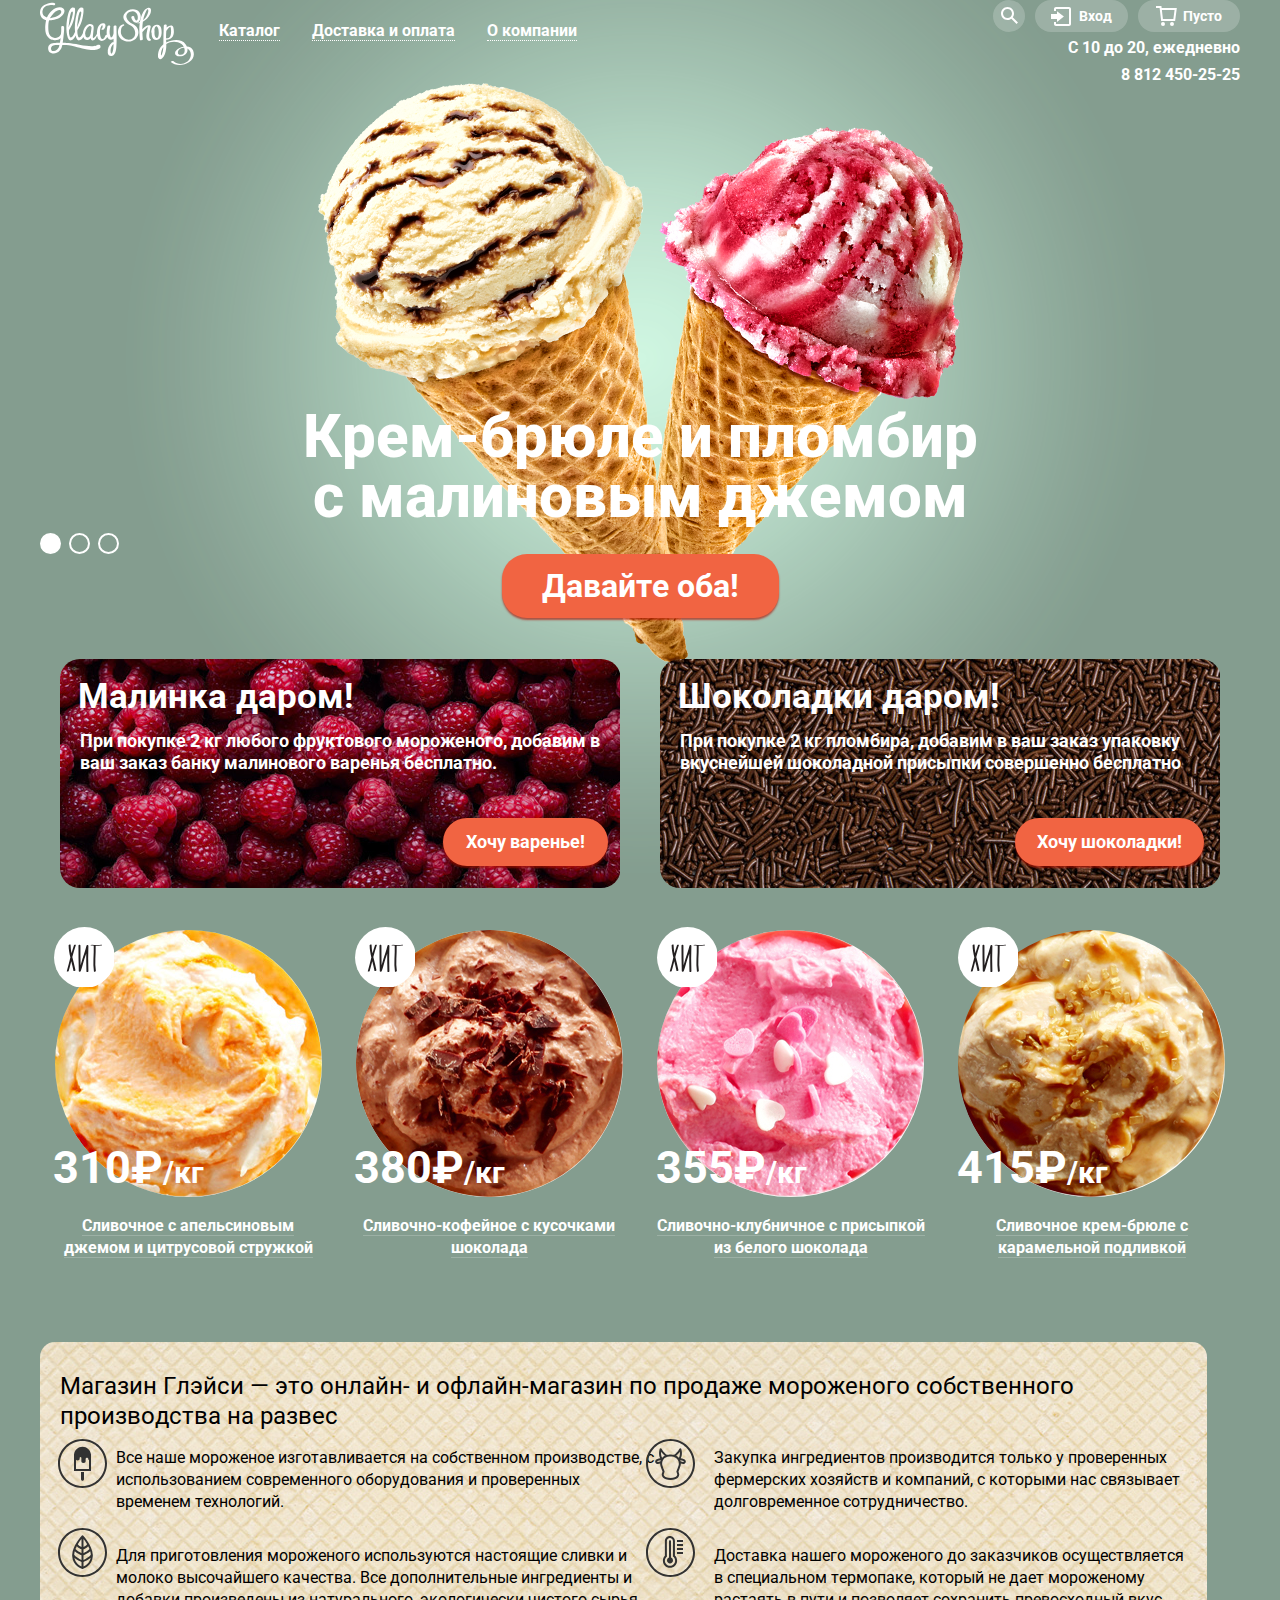
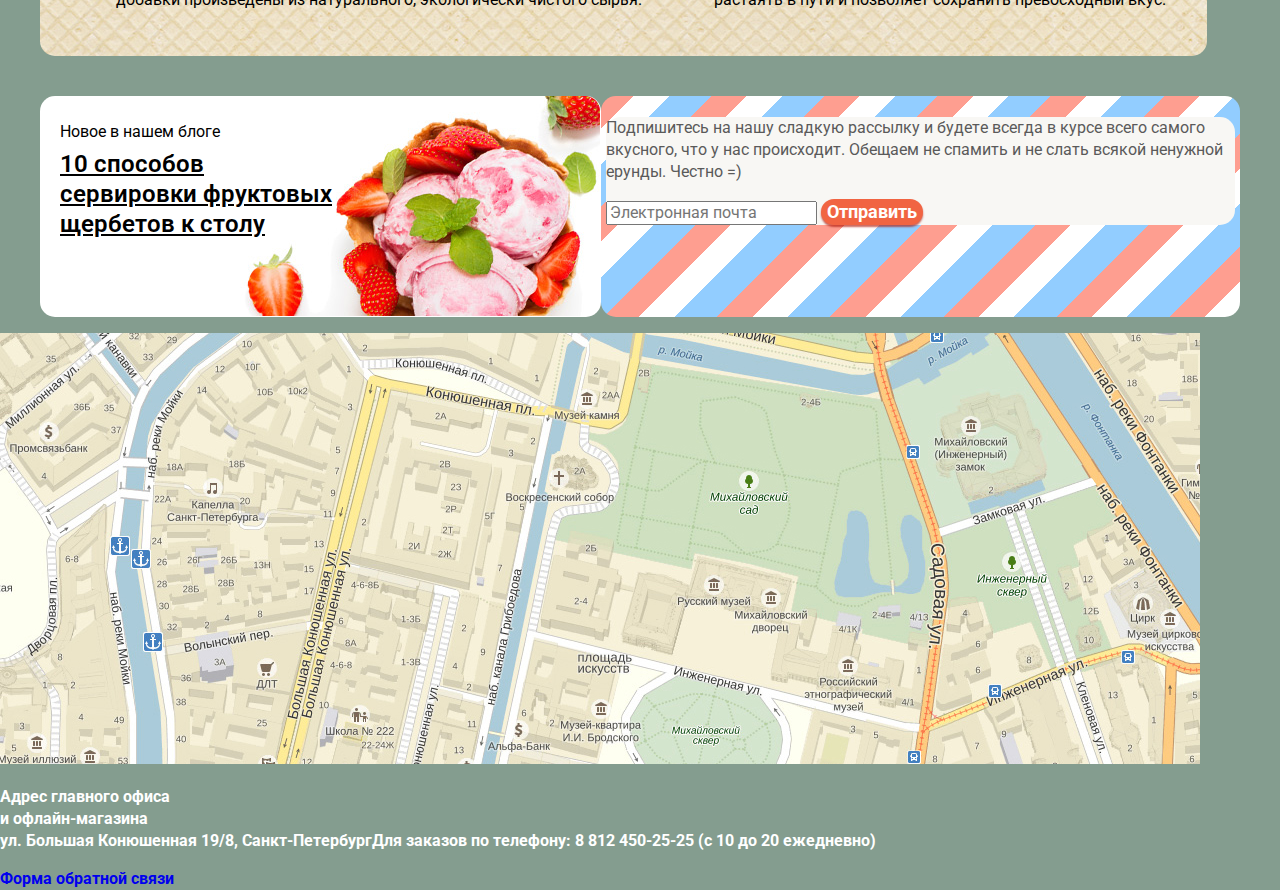
==== commit 399c1e06: "правки по главной" ====
--- a/index.html
+++ b/index.html
@@ -10,127 +10,178 @@
 </head>
 
 <body>
-  <header class="main-header">
-    <a class="main-header-logo" href="index.html">
-      <img src="img/content/main-header-logo.svg" width="154" height="64" alt="Логотип Глейси">
-    </a>
-    <nav class="main-navigation">
-      <a class="site-navigation" href="catalog.html"><span>Каталог</span></a>
-      <a class="site-navigation" href="delivery.html">Доставка и оплата</a>
-      <a class="site-navigation" href="about.html">О компании</a>
-    </nav>
-    <div class="user-navigation">
-      <div class="user-navigation-list">
-        <li class="find"></li>
-        <li class="login-ink">Вход</li>
-        <li class="basket">Пусто</li>
-      </div>
-      <p>С 10 до 20, ежедневно </p>
-      <p>8 812 450-25-25</p>
-    </div>
-  </header>
-  <main class="container">
-    <section class="shop-gllacy">
-      <h1 class="visually-hidden"> Магазин Глейси </h1>
-      <article class="preview">
-        <div class="preview-inner-1">
-          <img src="img/content/icecream-first.png" width="1045" height="881" alt="Пломбир с помадкой и клубничный щербет">
-          <h2>Крем-брюле и пломбир с малиновым джемом</h2>
-          <button class="button button-preview">Давайте оба!</button>
-          <!--Кнопки перечлючения слайдера -->
+  <input class="visually-hidden" type="radio" id="product-1" name="toggle" checked>
+  <input class="visually-hidden" type="radio" id="product-2" name="toggle">
+  <input class="visually-hidden" type="radio" id="product-3" name="toggle">
+  <div class="site-wrapper">
+    <div class="container">
+      <header class="main-header">
+        <div class="navigation">
+          <a class="main-header-logo" href="index.html">
+            <img src="img/content/main-header-logo.svg" width="154" height="64" alt="Логотип Глейси">
+          </a>
+          <nav class="main-navigation">
+            <a class="site-navigation" href="catalog.html"><span class="linked-text">Каталог</span></a>
+            <a class="site-navigation" href="delivery.html"><span class="linked-text">Доставка и оплата</span></a>
+            <a class="site-navigation" href="about.html"><span class="linked-text">О компании</span></a>
+          </nav>
         </div>
-        <div class="preview-inner-2">
-          <img src="img/content/icecream-second.png" width="1065" height="859" alt="Пломбир с помадкой и клубничный щербет">
-          <h2>Шоколадный пломбир и лимонный сорбет </h2>
-          <button class="button button-preview">Давайте оба!</button>
-          <!--Кнопки перечлючения слайдера -->
+        <div class="user-navigation">
+          <div class="user-navigation-list">
+            <button class="button find loupe">
+              <svg xmlns="http://www.w3.org/2000/svg" width="17px" height="17px" viewBox="0 0 17 17">
+
+                <path d="M16.958,15.527L11.75,10.32C12.533,9.247,13,7.93,13,6.5C13,2.91,10.09,0,6.5,0S0,2.91,0,6.5
+              S2.91,13,6.5,13c1.438,0,2.763-0.473,3.839-1.263l5.205,5.204L16.958,15.527z M6.5,11C4.019,11,2,8.981,2,6.5S4.019,2,6.5,2
+              S11,4.019,11,6.5S8.981,11,6.5,11z" />
+              </svg>
+            </button>
+            <a class="button-standart enter" href="login.html">
+              <svg xmlns="http://www.w3.org/2000/svg" width="21px" height="19px" viewBox="0 0 21 19">
+                <polygon points="6,14.875 12.917,9.5 6,4.125 6,7.042 -0.042,7.042 -0.042,11.959 6,11.959 	" />
+                <path d="M18,0H5C3.9,0,3,0.9,3,2v2h2V2h13v15H5v-2H3v2c0,1.1,0.9,2,2,2h13c1.1,0,2-0.9,2-2V2C20,0.9,19.1,0,18,0z" />
+              </svg>
+              Вход
+            </a>
+            <a class="button-standart busket" href="busket.html">Пусто</a>
+          </div>
+          <p>С 10 до 20, ежедневно </p>
+          <p>8 812 450-25-25</p>
         </div>
-        <div class="preview-inner-3">
-          <img src="img/content/icecream-third.png" width="1079" height="854" alt="Пломбир с помадкой и клубничный щербет">
-          <h2>Пломбир с помадкой и клубничный щербет </h2>
-          <button class="button button-preview">Давайте оба!</button>
-          <!--Кнопки перечлючения слайдера -->
+      </header>
+      <section class="slider">
+        <div class="slider-controls">
+          <label for="product-1">Первый</label>
+          <label for="product-2">Второй</label>
+          <label for="product-3">Третий</label>
         </div>
-      </article>
-      <section class="banners">
-        <h2 class="visually-hidden">Наши акции</h2>
-        <article class="banner-inner">
-          <h3>Малинка даром!</h3>
-          <p>При покупке 2 кг любого фруктового мороженого, добавим в ваш заказ банку малинового варенья бесплатно.</p>
-          <button class="button button-banner">Хочу варенье!</button>
-        </article>
-        <article class="banner-inner">
-          <h3>Шоколадки даром!</h3>
-          <p>При покупке 2 кг пломбира, добавим в ваш заказ упаковку вкуснейшей шоколадной присыпки совершенно бесплатно</p>
-          <button class="button button-banner">Хочу шоколадки! </button>
-        </article>
+        <ul class="slider-list">
+          <li class="slider-item slide" id="slide1">
+            <h3 class="slide-title">
+              Крем-брюле и пломбир с малиновым джемом
+            </h3>
+            <a class="button button-style button-slider" href="#">Давайте оба!</a>
+          </li>
+          <li class="slider-item slide" id="slide2">
+            <h3 class="slide-title">
+              Шоколадный пломбир и лимонный сорбет
+            </h3>
+            <a class="button button-style button-slider" href="#">Давайте оба!</a>
+          </li>
+          <li class="slider-item slide" id="slide3">
+            <h3 class="slide-title">
+              Пломбир с помадкой и клубничный щербет
+            </h3>
+            <a class="button button-style button-slider" href="#">Давайте оба!</a>
+          </li>
+        </ul>
+
       </section>
-      <section class="hits">
-        <h2 class="visually-hidden">Наши хиты</h2>
-        <article class="hit-inner">
-          <div class="hit-logo"></div>
-          <img src="img/content/hit-1.jpg" width="267" height="267" alt="Сливочное с апельсиновым джемом и цитрусовой стружкой">
-          <p>310/кг</p>
-          <p>Сливочное с апельсиновым джемом и цитрусовой стружкой</p>
-        </article>
-        <article class="hit-inner">
-          <div class="hit-logo"></div>
-          <img src="img/content/hit-2.jpg" width="267" height="267" alt="Сливочно-кофейное с кусочками шоколада">
-          <p>380/кг</p>
-          <p>Сливочно-кофейное с кусочками шоколада</p>
-        </article>
-        <article class="hit-inner">
-          <div class="hit-logo"></div>
-          <img src="img/content/hit-3.jpg" width="267" height="267" alt="Сливочно-клубничное с присыпкой из белого шоколада">
-          <p>355/кг</p>
-          <p>Сливочно-клубничное с присыпкой из белого шоколада</p>
-        </article>
-        <article class="hit-inner">
-          <div class="hit-logo"></div>
-          <img src="img/content/hit-4.jpg" width="267" height="267" alt="Сливочное крем-брюле с карамельной подливкой">
-          <p>415/кг</p>
-          <p>Сливочное крем-брюле с карамельной подливкой</p>
-        </article>
-      </section>
-      <article class="gllacy-advances">
-        <h3>Магазин Глэйси — это онлайн- и офлайн-магазин по продаже мороженого собственного производства на развес</h3>
-        <ul class="advances">
-          <li>Все наше мороженое изготавливается на собственном производстве, с использованием современного
-            оборудования и проверенных временем технологий.</li>
-          <li>Для приготовления мороженого используются настоящие сливки и молоко высочайшего качества. Все
-            дополнительные ингредиенты и добавки произведены из натурального, экологически чистого сырья.</li>
-          <li>Закупка ингредиентов производится только у проверенных фермерских хозяйств и компаний, с которыми нас
-            связывает долговременное сотрудничество.</li>
-          <li>Доставка нашего мороженого до заказчиков осуществляется в специальном термопаке, который не дает
-            мороженому растаять в пути и позволяет сохранить превосходный вкус.</li>
-        </ul>
-      </article>
-    </section>
-    <div class="other">
-      <aside class="blog">
-        <h4>Новое в нашем блоге</h4>
-        <p>10 способов сервировки фруктовых щербетов к столу</p>
-      </aside>
-      <aside class="mail">
-        <p class="mail-info">Подпишитесь на нашу сладкую рассылку и будете всегда в курсе всего самого вкусного, что у
-          нас происходит. Обещаем не спамить и не слать всякой ненужной ерунды. Честно =) </p>
-        <form class="mail-form" action="https://echo.htmlacademy.ru" method="post">
-          <label for="adress"></label>
-          <input id="adress" type="email" name="email" value="" placeholder="Электронная почта">
-          <button class="button button-form" type="submit">Отправить</button>
-        </form>
-      </aside>
+      <main>
+        <section class="shop-gllacy">
+          <h1 class="visually-hidden"> Магазин Глейси </h1>
+          <section class="banners">
+            <h2 class="visually-hidden">Наши акции</h2>
+            <article class="banner-inner banner-inner-left">
+              <h3>Малинка даром!</h3>
+              <p>При покупке 2 кг любого фруктового мороженого, добавим в ваш заказ банку малинового варенья бесплатно.</p>
+              <a class="button button-style button-banner-left" href="#">Хочу варенье!</a>
+            </article>
+            <article class="banner-inner banner-inner-right">
+              <h3>Шоколадки даром!</h3>
+              <p>При покупке 2 кг пломбира, добавим в ваш заказ упаковку вкуснейшей шоколадной присыпки совершенно
+                бесплатно</p>
+              <a class="button button-style button-banner-right" href="#">Хочу шоколадки!</a>
+            </article>
+          </section>
+          <section class="hits">
+            <h2 class="visually-hidden">Наши хиты</h2>
+            <article class="hit-inner">
+              <div class="hit-logo"></div>
+              <img src="img/content/hit-1.jpg" width="267" height="267" alt="Сливочное с апельсиновым джемом и цитрусовой стружкой">
+              <p class="hit-price">310₽<span class="unit">/кг</span></p>
+              <p class="hit-discription">Сливочное с апельсиновым джемом и цитрусовой стружкой</p>
+              <a class="button button-style button-quick-view" href="#">Быстрый просмотр</a>
+            </article>
+            <article class="hit-inner">
+              <div class="hit-logo"></div>
+              <img src="img/content/hit-2.jpg" width="267" height="267" alt="Сливочно-кофейное с кусочками шоколада">
+              <p class="hit-price">380₽<span class="unit">/кг</span></p>
+              <p class="hit-discription">Сливочно-кофейное с кусочками шоколада</p>
+              <a class="button button-style button-quick-view" href="#">Быстрый просмотр</a>
+            </article>
+            <article class="hit-inner">
+              <div class="hit-logo"></div>
+              <img src="img/content/hit-3.jpg" width="267" height="267" alt="Сливочно-клубничное с присыпкой из белого шоколада">
+              <p class="hit-price">355₽<span class="unit">/кг</span></p>
+              <p class="hit-discription">Сливочно-клубничное с присыпкой из белого шоколада</p>
+              <a class="button button-style button-quick-view" href="#">Быстрый просмотр</a>
+            </article>
+            <article class="hit-inner">
+              <div class="hit-logo"></div>
+              <img src="img/content/hit-4.jpg" width="267" height="267" alt="Сливочное крем-брюле с карамельной подливкой">
+              <p class="hit-price">415₽<span class="unit">/кг</span></p>
+              <p class="hit-discription">Сливочное крем-брюле с карамельной подливкой</p>
+              <a class="button button-style button-quick-view" href="#">Быстрый просмотр</a>
+            </article>
+          </section>
+          <article class="gllacy-advances">
+            <h3>Магазин Глэйси — это онлайн- и офлайн-магазин по продаже мороженого собственного производства на развес</h3>
+            <div class="advances">
+              <div class="advance-item-left">
+                <div class="advance-item-logo advance-item-ice"></div>
+                <p>Все наше мороженое изготавливается на собственном производстве, с использованием современного
+                  оборудования и проверенных временем технологий.</p>
+                <div class="advance-item-logo advance-item-flow"></div>
+                <p>Для приготовления мороженого используются настоящие сливки и молоко высочайшего качества. Все
+                  дополнительные ингредиенты и добавки произведены из натурального, экологически чистого сырья.</p>
+              </div>
+              <div class="advance-item-right">
+                <div class="advance-item-logo advance-item-cow"></div>
+                <p>Закупка ингредиентов производится только у проверенных фермерских хозяйств и компаний, с которыми
+                  нас
+                  связывает долговременное сотрудничество.</p>
+                <div class="advance-item-logo advance-item-temp"></div>
+                <p>Доставка нашего мороженого до заказчиков осуществляется в специальном термопаке, который не дает
+                  мороженому растаять в пути и позволяет сохранить превосходный вкус.</p>
+              </div>
+            </div>
+          </article>
+        </section>
+        <div class="other">
+          <aside class="blog">
+            <h4>Новое в нашем блоге</h4>
+            <a href="#">10 способов сервировки фруктовых щербетов к столу</a>
+          </aside>
+          <aside class="mail">
+            <div class="mail-inner">
+              <p class="mail-info">Подпишитесь на нашу сладкую рассылку и будете всегда в курсе всего самого вкусного,
+                что у нас происходит. Обещаем не спамить и не слать всякой ненужной ерунды. Честно =) </p>
+              <form class="mail-form" action="https://echo.htmlacademy.ru" method="post">
+                <label for="adress"></label>
+                <input id="adress" type="email" name="email" value="" placeholder="Электронная почта">
+                <button class="button buttun-standart button-style" type="submit">Отправить</button>
+              </form>
+              </div>
+          </aside>
+        </div>
     </div>
     <section class="modal-map">
-        <h2 class="visually-hidden">Как до нас добраться</h2>
-        <p><img src="img/content/map.jpg" width="1200" height="430" alt="Адрес главного офиса ул. Большая Конюшенная 19/8, Санкт-Петербург"></p>
-        <div class="pin-icecream"></div>
-        <div class="feed-back">
-          <p>Адрес главного офиса <br>и офлайн-магазина <br> <span class="feed-back-adress">ул. Большая Конюшенная 19/8, Санкт-Петербург</span>Для заказов по телефону: <span class="feed-back-inner">8 812 450-25-25</span> (с 10 до 20 ежедневно) </p>
-          <a class="feed-back-form" href="feedback.html">Форма обратной связи</a>
-        </div>
-      </section>
-  </main>
+      <h2 class="visually-hidden">Как до нас добраться</h2>
+      <p><img src="img/content/map.jpg" width="1200" height="430" alt="Адрес главного офиса ул. Большая Конюшенная 19/8, Санкт-Петербург"></p>
+      <div class="pin-icecream"></div>
+      <div class="feed-back">
+        <p>Адрес главного офиса <br>и офлайн-магазина <br> <span class="feed-back-adress">ул. Большая Конюшенная
+            19/8,
+            Санкт-Петербург</span>Для заказов по телефону: <span class="feed-back-inner">8 812 450-25-25</span> (с
+          10
+          до 20 ежедневно) </p>
+        <a class="feed-back-form" href="feedback.html">Форма обратной связи</a>
+      </div>
+    </section>
+    </main>
+  </div>
+  </div>
 </body>
 
 </html>
--- a/css/style.css
+++ b/css/style.css
@@ -9,7 +9,6 @@
   font-weight: bold;
   color: #ffffff;
   font-kerning: none;
-  background-color: #849d8f;
 }
 
 a {
@@ -32,23 +31,125 @@
   clip: rect(0 0 0 0);
   overflow: hidden;
 }
+.visually-hidden {
+  position: absolute;
+
+  width: 1px;
+  height: 1px;
+
+  clip: rect(0, 0, 0, 0);
+}
+.site-wrapper {
+  min-width: 1240px;
+  background-color: #849d8f;
+  background-image: url("../img/content/icecream-first.png");
+  background-repeat: no-repeat;
+  background-position: top center;
+  transition: background-image 0.5s ease, background-color 0.5s ease;
+}
+.site-wrapper::before,
+.site-wrapper::after {
+  content: "";
+
+  visibility: hidden;
+}
+
+.site-wrapper::before {
+  background-image: url("../img/content/icecream-second.png");
+}
+
+.site-wrapper::after {
+  background-image: url("../img/content/icecream-third.png");
+}
+
+.slider {
+  position: relative;
+  padding-top: 321px;
+  text-align: center;
+  color: #ffffff;
+}
+.slider-list {
+  margin: 0;
+  padding: 0;
+  list-style: none;
+}
+.slide-title {
+  width: 700px;
+  margin: 0 auto;
+  margin-bottom: 27px;
+
+  font-size: 60px;
+  line-height: 60px;
+  font-weight: 800;
+}
+.slider-controls label {
+  display: inline-block;
+  width: 17px;
+  height: 17px;
+  margin-right: 8px;
+
+  vertical-align: top;
+
+  background-color: transparent;
+  border: 2px solid #ffffff;
+  border-radius: 50%;
+  cursor: pointer;
+}
+.slider-controls {
+  position: absolute;
+  bottom: 63px;
+  left: 0;
+  z-index: 20;
+
+  font-size: 0;
+}
+.slide {
+  display: none;
+}
+#product-1:checked ~ .site-wrapper #slide1,
+#product-2:checked ~ .site-wrapper #slide2,
+#product-3:checked ~ .site-wrapper #slide3 {
+  display: block;
+}
+#product-1:checked ~ .site-wrapper label[for="product-1"],
+#product-2:checked ~ .site-wrapper label[for="product-2"],
+#product-3:checked ~ .site-wrapper label[for="product-3"] {
+  background-color: #ffffff;
+}
+#product-1:checked ~ .site-wrapper {
+  background-color: #849d8f;
+  background-image: url("../img/content/icecream-first.png");
+}
+
+#product-2:checked ~ .site-wrapper {
+  background-color: #8996a6;
+  background-image: url("../img/content/icecream-second.png");
+}
+
+#product-3:checked ~ .site-wrapper {
+  background-color: #9d8b84;
+  background-image: url("../img/content/icecream-third.png");
+}
 .container {
-margin-left: 27px;
-margin-top: 9px;
+  margin: 0 auto;
+width: 1200px;
+padding: 0 20px;
 }
 .visually-hidden {
   display: none;
 }
-.navigation {
-  margin-top: 30px;
+.main-header {
+  display:flex;
+  justify-content: space-between;
+}
+a.main-header-logo {
+  padding-top: 2px;
 }
 .main-navigation a {
   line-height: 18px;
   color: #ffffff;
-
-  margin-left: 28px;
-  box-sizing: border-box;
-  padding: 6px 14px;
+  box-sizing: border-box;
+  padding: 0px 14px;
 }
 
 .linked-text {
@@ -57,7 +158,9 @@
 .main-navigation a:hover span {
   border-bottom-color: transparent
 }
-
+.navigation {
+  display: flex;
+}
 .main-navigation a:hover,
 .main-navigation a:focus {
   background-color: #ffffff;
@@ -66,6 +169,19 @@
 }
 .main-navigation a:active {
   box-shadow: 0px -4px 2px -1px #323232;
+}
+nav.main-navigation {
+  padding-left: 11px;
+  padding-top: 20px;
+  text-align: center;
+}
+.user-navigation p {
+  text-align: right;
+  margin: 0;
+  margin-top: 5px;
+}
+.user-navigation-list {
+  display: flex;
 }
 .site-navigation-current {
   background-color: #d07058;
@@ -132,6 +248,7 @@
   height: 32px;
   fill: currentColor;
   padding: 7px;
+  margin-right: 10px;
 }
 .find.loupe:hover,
 .find.loupe:focus {
@@ -188,6 +305,7 @@
   align-items: center;
   width: 93px;
   padding: 10px 16px;
+  margin-right: 10px;
 }
 
 .modal {
@@ -322,6 +440,8 @@
   cursor: pointer;
   margin-right: 10px;
   padding: 0;
+  outline: none;
+  background-color: #f8f7f4;
 }
 .modal-delete::before,
 .modal-delete::after {
@@ -422,32 +542,56 @@
   margin: 0;
   text-align: right
 }
+.banners {
+  display: flex;
+  justify-content: space-around;
+  padding-top: 41px;
+  margin-bottom: 36px;
+}
+.banner-inner {
+  border-radius: 20px;
+    background-repeat: no-repeat;
+    width: 561px;
+}
 .banner-inner-left {
   background-image: url("../img/background/raspberry.jpg");
-  border-radius: 15px;
-  background-repeat: no-repeat;
-  width: 560px;
-}
-.banner-inner-left h3 {
+}
+.banner-inner-right {
+  background-image: url("../img/background/chocolate.jpg");
+}
+.banner-inner h3 {
   font-size: 35px;
   line-height: 40px;
   padding-top: 18px;
-  margin-bottom: 18px;
-  padding-left: 20px;
-}
-.banner-inner-left p {
+  margin: 0;
+  margin-bottom: 13px;
+  padding-left: 18px;
+}
+.banner-inner p {
   font-size: 18px;
   line-height: 22px;
-  margin-bottom: 44px;
   padding-right: 20px;
-  padding-left: 20px;
+    padding-left: 20px;
+    padding-bottom: 26px;
+    margin-top: 0;
 }
 .button-banner-left {
   display: inline-block;
+    box-sizing: border-box;
+    padding: 12px 23px;
+    margin-bottom: 22px;
+    margin-left: 383px;
+}
+.button-banner-right {
+  display: inline-block;
   box-sizing: border-box;
   padding: 12px 22px;
   margin-bottom: 18px;
-  margin-left: 383px;
+  margin-left: 355px;
+}
+.hits{
+  display: flex;
+  justify-content: space-between;
 }
 .hit-inner {
   position: relative;
@@ -833,3 +977,173 @@
 .filter-input-checkbox:disabled+label::before {
   opacity: 0.4;
 }
+.modal-feedback {
+  width: 430px;
+  padding-left: 22px;
+  padding-top: 20px;
+  padding-right: 25px;
+  padding-bottom: 22px;
+}
+.feedback-form h3 {
+  font-size: 24px;
+    line-height: 28px;
+    font-weight: 500;
+    margin-top: 0;
+}
+.feedback-form p {
+  margin: 0;
+  margin-bottom: 20px;
+  padding-left: 2px;
+}
+.feedback-form input[type="email"],
+.feedback-form input[type="text"],
+.comments {
+    box-sizing: border-box;
+    padding: 9px 16px;
+    font-size: 14px;
+    line-height: 24px;
+    color: #000000;
+    border-radius: 5px;
+    border-style: solid;
+    border-width: 1px;
+    border-color: rgb(211, 211, 210);
+}
+.feedback-form input[type="email"],
+.feedback-form input[type="text"] {
+  width: 265px;
+}
+.comments {
+  width: 100%;
+}
+.feedback-form input[type="email"]:hover ,
+.feedback-form input[type="email"]:focus,
+.feedback-form input[type="text"]:hover,
+.feedback-form input[type="text"]:focus,
+.comments:hover,
+.comments:focus {
+  border-width: 2px;
+  border-color: #c7c6c5;
+  padding: 8px 15px;
+}
+
+.button-send {
+  box-sizing: border-box;
+    padding: 10px 20px;
+    margin-left: 304px;
+    margin-top: 12px;
+}
+.feedback-title {
+  display: flex;
+}
+.modal-delete-feedback::before,
+.modal-delete-feedback::after {
+  content: "";
+  position: absolute;
+  width: 14px;
+  height: 1px;
+  top: -6px;
+  left: 85px;
+  background-color: #000000;
+}
+.gllacy-advances {
+  background-image: url(../img/background/vafla.jpg);
+  width: 1127px;
+  background-color: #efe3c7;
+  border-radius: 15px;
+  color: #000000;
+  padding: 29px 20px;
+  margin-bottom: 40px;
+}
+.gllacy-advances h3 {
+  margin: 0;
+  font-size: 24px;
+  line-height: 30px;
+  font-weight: 400;
+
+}
+.advances {
+  display: flex;
+
+}
+.advance-item-left,
+.advance-item-right {
+  display: flex;
+  flex-direction: column;
+  padding-left: 56px;
+    position: relative;
+}
+.gllacy-advances p {
+  font-size: 16px;
+  line-height: 22px;
+  font-weight: 400;
+  position: relative;
+}
+.advance-item-logo {
+  position: absolute;
+  width: 49px;
+  height: 49px;
+}
+.advance-item-ice {
+  background-image: url(../img/decor/logo-ice.svg);
+  left: -2px;
+  top: 8px;
+}
+.advance-item-flow {
+  background-image: url(../img/decor/logo-flower.svg);
+  left: -2px;
+  bottom: 50px;
+}
+.advance-item-cow {
+  background-image: url(../img/decor/logo-cow.svg);
+  left: -12px;
+  top: 8px;
+}
+.advance-item-temp {
+  background-image: url(../img/decor/logo-therm.svg);
+  left: -12px;
+  bottom: 50px;
+}
+.other {
+  display: flex;
+  justify-content: space-between;
+}
+.blog {
+  background-image: url(../img/background/straw-fonts.jpg);
+  background-repeat: no-repeat;
+  width: 1128px;
+  background-color: #ffffff;
+  border-radius: 15px;
+  color: #000000;
+  padding: 28px 20px;
+}
+.blog h4 {
+  font-size: 16px;
+  line-height: 22px;
+  font-weight: 400;
+  margin-top: -3px;
+  margin-bottom: 6px;
+}
+.blog a{
+  display: inline-block;
+  color: #000000;
+  font-size: 24px;
+  line-height: 30px;
+  font-weight: 600;
+  text-decoration: underline;
+  padding-right: 237px;
+  margin-bottom: 50px;
+}
+.mail {
+  background-image: repeating-linear-gradient(-45deg, #fff, #fff 25px, #fe9e90 25px, #fe9e90 50px, #92cdff 25px, #92cdff 80px);
+  border-radius: 15px;
+  padding: 5px;
+}
+.mail-inner {
+  background-color: #f8f7f4;
+  color: #5a5a5a;
+  font-size: 16px;
+  line-height: 22px;
+  font-weight: 400;
+  border-radius: 15px;
+}
+
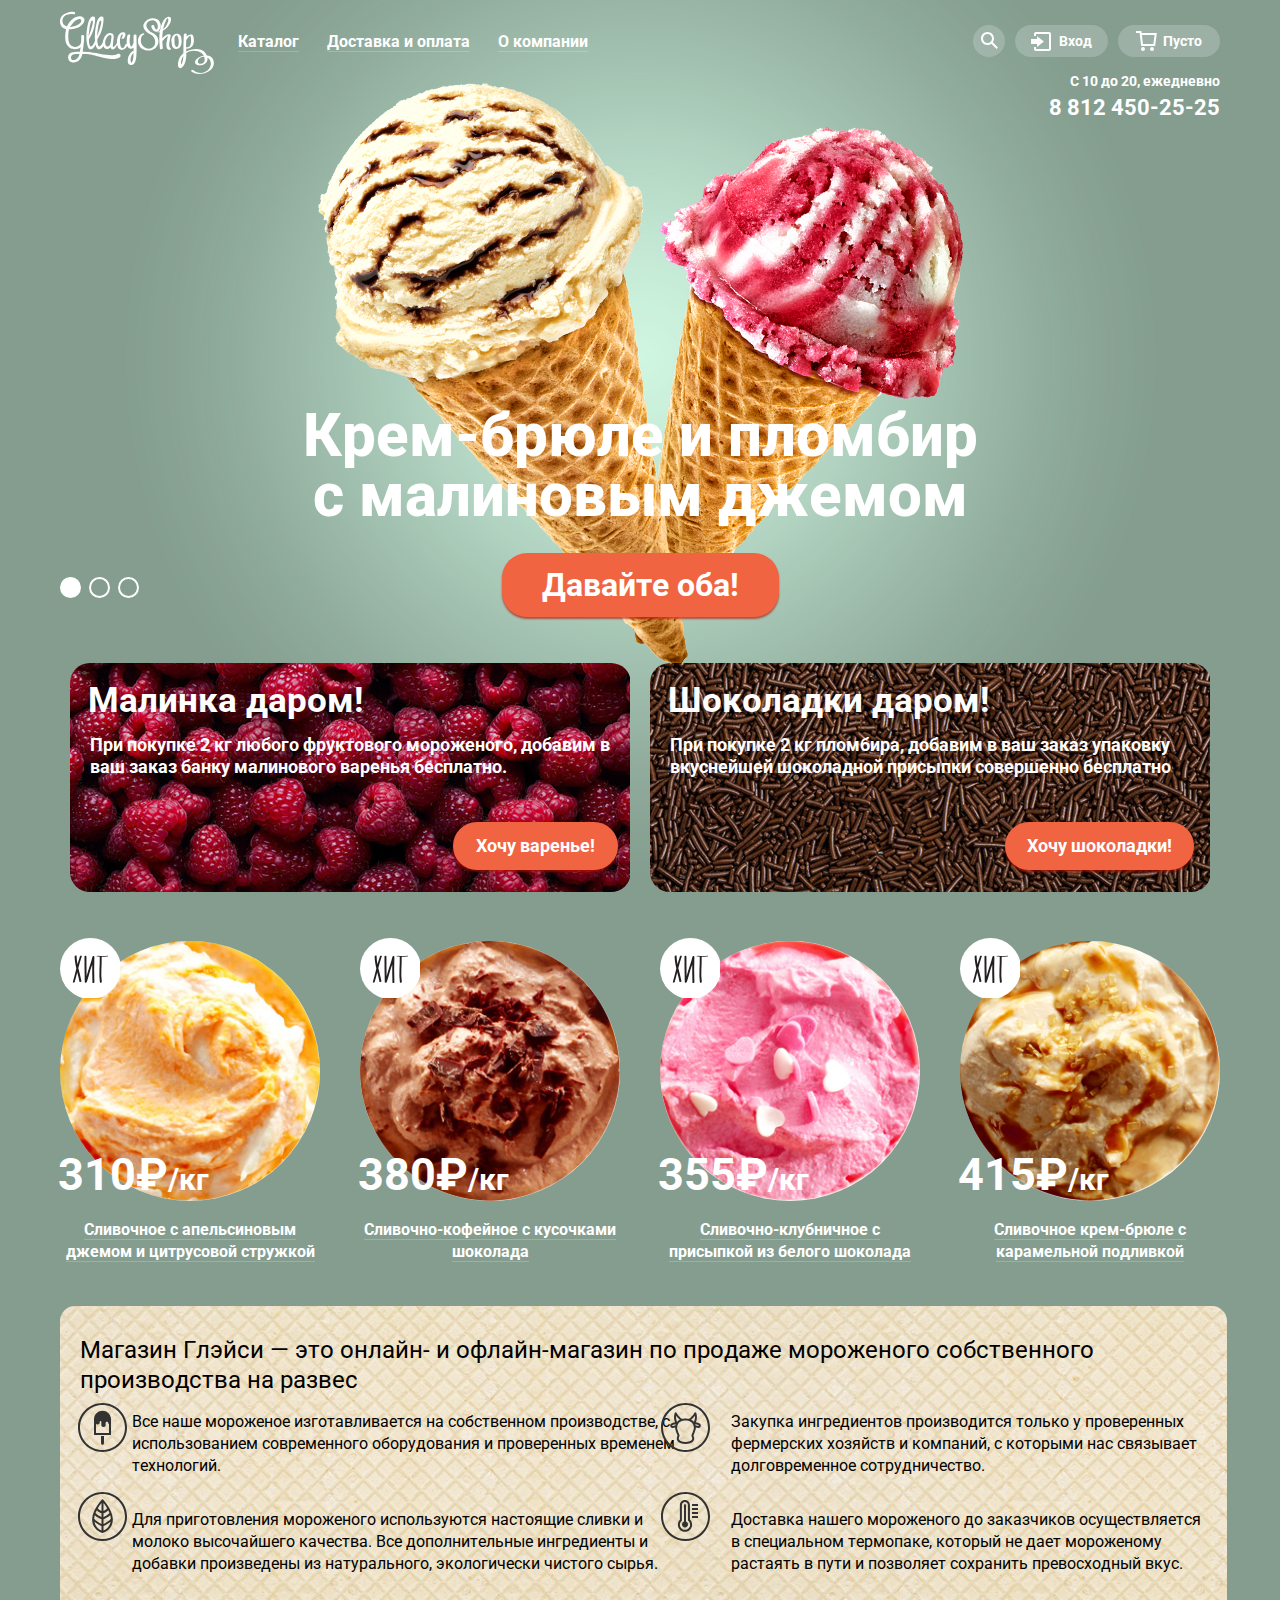
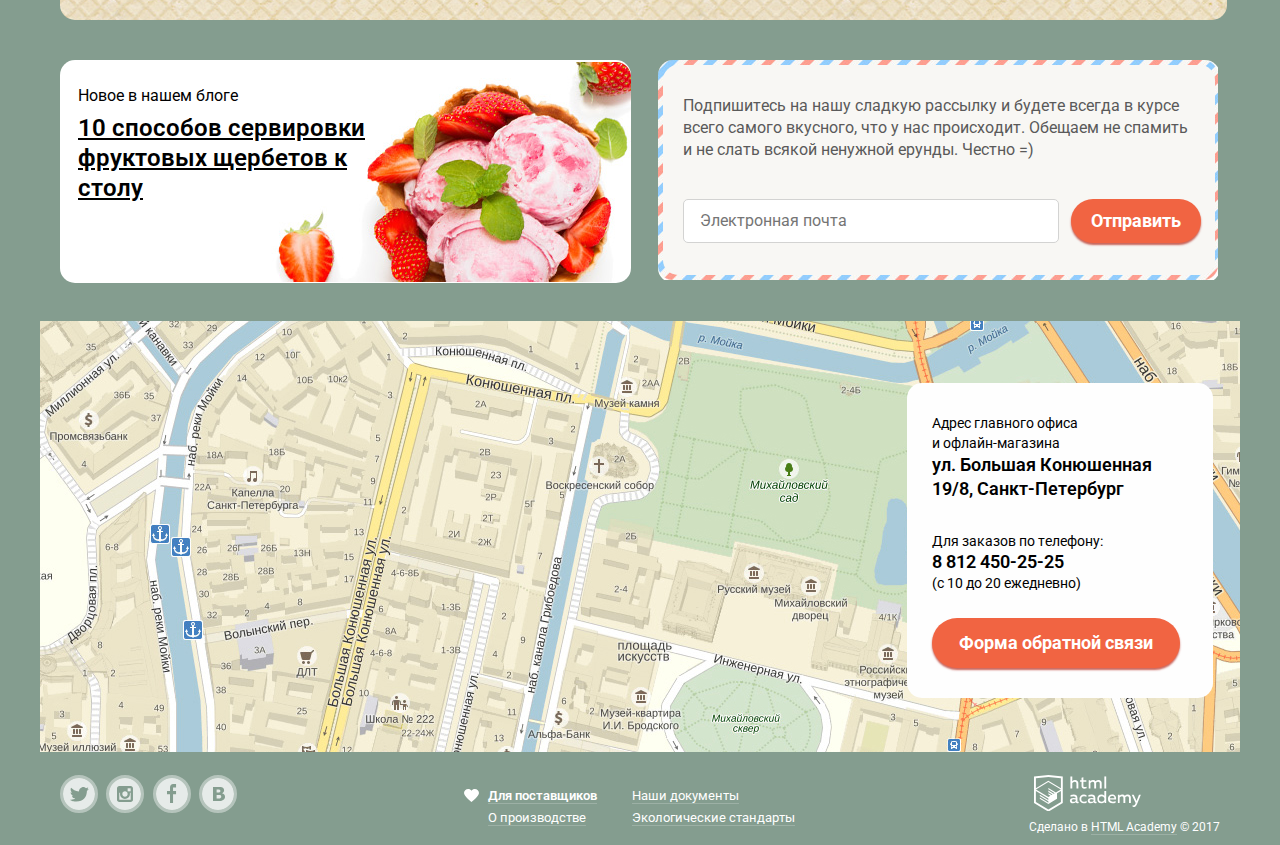
==== commit 3f83e437: "ready gllacy" ====
--- a/index.html
+++ b/index.html
@@ -17,26 +17,53 @@
     <div class="container">
       <header class="main-header">
         <div class="navigation">
-          <a class="main-header-logo" href="index.html">
-            <img src="img/content/main-header-logo.svg" width="154" height="64" alt="Логотип Глейси">
-          </a>
-          <nav class="main-navigation">
-            <a class="site-navigation" href="catalog.html"><span class="linked-text">Каталог</span></a>
-            <a class="site-navigation" href="delivery.html"><span class="linked-text">Доставка и оплата</span></a>
-            <a class="site-navigation" href="about.html"><span class="linked-text">О компании</span></a>
-          </nav>
+          <div class="navigation-inner">
+            <a class="main-header-logo" href="index.html">
+              <img src="img/content/main-header-logo.svg" width="154" height="64" alt="Логотип Глейси">
+            </a>
+            <ul class="main-navigation">
+              <li><a href="catalog.html"><span class="linked-text">Каталог</span></a>
+                <ul class="catalog">
+                  <li>
+                    <a href=#><span class="new">Новинки</span></a>
+                  </li>
+                  <div class="line"></div>
+                  <li>
+                    <a href=#>Сливочное</a>
+                  </li>
+                  <li>
+                    <a href=#>Щербеты</a>
+                  </li>
+                  <li class="catalog-item-current">
+                    <a href=#> Фруктовый лед</a>
+                  </li>
+                  <li>
+                    <a href=#>Мелорин</a>
+                  </li>
+                </ul>
+              </li>
+              <li><a href="delivery.html"><span class="linked-text">Доставка и оплата</span></a></li>
+              <li><a href="about.html"><span class="linked-text">О компании</span></a></li>
+            </ul>
+          </div>
         </div>
         <div class="user-navigation">
           <div class="user-navigation-list">
-            <button class="button find loupe">
-              <svg xmlns="http://www.w3.org/2000/svg" width="17px" height="17px" viewBox="0 0 17 17">
-
-                <path d="M16.958,15.527L11.75,10.32C12.533,9.247,13,7.93,13,6.5C13,2.91,10.09,0,6.5,0S0,2.91,0,6.5
+            <div class="find-main">
+              <button class="button find loupe">
+                <svg xmlns="http://www.w3.org/2000/svg" width="17px" height="17px" viewBox="0 0 17 17">
+                  <path d="M16.958,15.527L11.75,10.32C12.533,9.247,13,7.93,13,6.5C13,2.91,10.09,0,6.5,0S0,2.91,0,6.5
               S2.91,13,6.5,13c1.438,0,2.763-0.473,3.839-1.263l5.205,5.204L16.958,15.527z M6.5,11C4.019,11,2,8.981,2,6.5S4.019,2,6.5,2
               S11,4.019,11,6.5S8.981,11,6.5,11z" />
-              </svg>
-            </button>
-            <a class="button-standart enter" href="login.html">
+                </svg>
+                <div class="search-form">
+                  <form class="search" action="https://echo.htmlacademy.ru" method="POST">
+                    <input type="text" name="search" value="" placeholder="Что ищем?" class="what-search">
+                  </form>
+                </div>
+              </button>
+            </div>
+            <a class="enter button-standart" href="login.html">
               <svg xmlns="http://www.w3.org/2000/svg" width="21px" height="19px" viewBox="0 0 21 19">
                 <polygon points="6,14.875 12.917,9.5 6,4.125 6,7.042 -0.042,7.042 -0.042,11.959 6,11.959 	" />
                 <path d="M18,0H5C3.9,0,3,0.9,3,2v2h2V2h13v15H5v-2H3v2c0,1.1,0.9,2,2,2h13c1.1,0,2-0.9,2-2V2C20,0.9,19.1,0,18,0z" />
@@ -46,7 +73,7 @@
             <a class="button-standart busket" href="busket.html">Пусто</a>
           </div>
           <p>С 10 до 20, ежедневно </p>
-          <p>8 812 450-25-25</p>
+          <p><span class="phone">8 812 450-25-25</span></p>
         </div>
       </header>
       <section class="slider">
@@ -96,33 +123,29 @@
           </section>
           <section class="hits">
             <h2 class="visually-hidden">Наши хиты</h2>
-            <article class="hit-inner">
+            <article class="catalog-inner">
               <div class="hit-logo"></div>
               <img src="img/content/hit-1.jpg" width="267" height="267" alt="Сливочное с апельсиновым джемом и цитрусовой стружкой">
-              <p class="hit-price">310₽<span class="unit">/кг</span></p>
-              <p class="hit-discription">Сливочное с апельсиновым джемом и цитрусовой стружкой</p>
-              <a class="button button-style button-quick-view" href="#">Быстрый просмотр</a>
-            </article>
-            <article class="hit-inner">
+              <p class="catalog-price">310₽<span class="unit">/кг</span></p>
+              <a href=# class="catalog-discription">Сливочное с апельсиновым джемом и цитрусовой стружкой</a>
+            </article>
+            <article class="catalog-inner">
               <div class="hit-logo"></div>
               <img src="img/content/hit-2.jpg" width="267" height="267" alt="Сливочно-кофейное с кусочками шоколада">
-              <p class="hit-price">380₽<span class="unit">/кг</span></p>
-              <p class="hit-discription">Сливочно-кофейное с кусочками шоколада</p>
-              <a class="button button-style button-quick-view" href="#">Быстрый просмотр</a>
-            </article>
-            <article class="hit-inner">
+              <p class="catalog-price">380₽<span class="unit">/кг</span></p>
+              <a href="#" class="catalog-discription">Сливочно-кофейное с кусочками шоколада</a>
+            </article>
+            <article class="catalog-inner">
               <div class="hit-logo"></div>
               <img src="img/content/hit-3.jpg" width="267" height="267" alt="Сливочно-клубничное с присыпкой из белого шоколада">
-              <p class="hit-price">355₽<span class="unit">/кг</span></p>
-              <p class="hit-discription">Сливочно-клубничное с присыпкой из белого шоколада</p>
-              <a class="button button-style button-quick-view" href="#">Быстрый просмотр</a>
-            </article>
-            <article class="hit-inner">
+              <p class="catalog-price">355₽<span class="unit">/кг</span></p>
+              <a href="#" class="catalog-discription">Сливочно-клубничное с присыпкой из белого шоколада</a>
+            </article>
+            <article class="catalog-inner">
               <div class="hit-logo"></div>
               <img src="img/content/hit-4.jpg" width="267" height="267" alt="Сливочное крем-брюле с карамельной подливкой">
-              <p class="hit-price">415₽<span class="unit">/кг</span></p>
-              <p class="hit-discription">Сливочное крем-брюле с карамельной подливкой</p>
-              <a class="button button-style button-quick-view" href="#">Быстрый просмотр</a>
+              <p class="catalog-price">415₽<span class="unit">/кг</span></p>
+              <a href="#" class="catalog-discription">Сливочное крем-брюле с карамельной подливкой</a>
             </article>
           </section>
           <article class="gllacy-advances">
@@ -148,40 +171,165 @@
             </div>
           </article>
         </section>
-        <div class="other">
-          <aside class="blog">
+        <section class="other">
+          <article class="blog">
             <h4>Новое в нашем блоге</h4>
             <a href="#">10 способов сервировки фруктовых щербетов к столу</a>
-          </aside>
-          <aside class="mail">
+          </article>
+          <article class="mail">
             <div class="mail-inner">
               <p class="mail-info">Подпишитесь на нашу сладкую рассылку и будете всегда в курсе всего самого вкусного,
                 что у нас происходит. Обещаем не спамить и не слать всякой ненужной ерунды. Честно =) </p>
               <form class="mail-form" action="https://echo.htmlacademy.ru" method="post">
                 <label for="adress"></label>
                 <input id="adress" type="email" name="email" value="" placeholder="Электронная почта">
-                <button class="button buttun-standart button-style" type="submit">Отправить</button>
+                <button class="button button-style other-button" type="submit">Отправить</button>
               </form>
-              </div>
-          </aside>
-        </div>
+            </div>
+          </article>
+        </section>
     </div>
     <section class="modal-map">
       <h2 class="visually-hidden">Как до нас добраться</h2>
-      <p><img src="img/content/map.jpg" width="1200" height="430" alt="Адрес главного офиса ул. Большая Конюшенная 19/8, Санкт-Петербург"></p>
+      <iframe src="https://www.google.com/maps/embed?pb=!1m18!1m12!1m3!1d1998.6037872533238!2d30.3208587160431!3d59.938716481876206!2m3!1f0!2f0!3f0!3m2!1i1024!2i768!4f13.1!3m3!1m2!1s0x4696310fca145cc1%3A0x42b32648d8238007!2z0JHQvtC70YzRiNCw0Y8g0JrQvtC90Y7RiNC10L3QvdCw0Y8g0YPQuy4sIDE5LzgsINCh0LDQvdC60YIt0J_QtdGC0LXRgNCx0YPRgNCzLCDQoNC-0YHRgdC40Y8sIDE5MTE4Ng!5e0!3m2!1sru!2sde!4v1540127520804" width="1200" height="430" style="border:0" allowfullscreen></iframe>
+      <img src="img/content/map.jpg" width="1200" height="430" alt="Адрес главного офиса ул. Большая Конюшенная 19/8, Санкт-Петербург">
       <div class="pin-icecream"></div>
-      <div class="feed-back">
-        <p>Адрес главного офиса <br>и офлайн-магазина <br> <span class="feed-back-adress">ул. Большая Конюшенная
-            19/8,
-            Санкт-Петербург</span>Для заказов по телефону: <span class="feed-back-inner">8 812 450-25-25</span> (с
-          10
-          до 20 ежедневно) </p>
-        <a class="feed-back-form" href="feedback.html">Форма обратной связи</a>
+      <div class="feedback">
+        <p>Адрес главного офиса <br>и офлайн-магазина <br> <span class="feedback-adress">ул. Большая Конюшенная 19/8,
+            Санкт-Петербург</span></p>
+        <p>Для заказов по телефону:<br> <span class="feedback-inner">8 812 450-25-25</span> <br>(с 10 до 20 ежедневно)
+        </p>
+        <a class="feedback-form-button button-style" href="feedback.html">Форма обратной связи</a>
       </div>
     </section>
     </main>
+    <footer class="main-footer">
+      <div class="main-footer-container">
+        <div class="footer-social">
+          <ul>
+            <li>
+              <a class="social-button social-logo" href="#">
+                <span class="visually-hidden">Твиттер</span>
+                <svg version="1.1" xmlns="http://www.w3.org/2000/svg" x="0px" y="0px" width="32px" height="32px"
+                  viewBox="0 0 32 32">
+                  <path d="M16,0C7.164,0,0,7.164,0,16c0,8.837,7.164,16,16,16c8.837,0,16-7.163,16-16C32,7.164,24.837,0,16,0z
+                        M23.944,12.809c-0.251,6.516-3.463,10.832-10.992,10.702c-0.14,0-0.205,0-0.233,0c-0.015,0-0.021,0-0.021,0
+                       c-0.029,0-0.094,0-0.232,0c-0.447,0-4.543-0.443-5.344-1.823c2.479,0.19,4.247-0.406,5.12-1.136
+                       c-1.048-0.289-2.923-0.461-3.251-2.848c0.384,0.104,0.618,0.221,1.299,0.113c-1.307-0.824-2.758-1.519-2.679-3.643
+                       c0.311,0.317,1.164,0.518,1.46,0.457c-0.768-0.233-2.149-3.244-0.974-4.781c1.984,1.79,4.075,3.482,7.804,3.643
+                       c0.227-2.214,1.24-3.699,3.168-4.325c1.84-0.479,3.255,0.26,3.901,1.138c0.737-0.224,1.453-0.466,2.193-0.685
+                       c-0.004,0.833-0.569,1.463-0.935,1.709c0.747,0.165,1.423-0.475,1.423-0.475C25.467,11.818,24.557,12.58,23.944,12.809z" />
+                </svg>
+              </a>
+            </li>
+            <li>
+              <a class="social-button social-logo" href="#">
+                <span class="visually-hidden">Инстаграмм</span>
+                <svg version="1.1" id="Layer_1" xmlns="http://www.w3.org/2000/svg" x="0px" y="0px" width="32px" height="32px"
+                  viewBox="0 0 32 32">
+                  <path d="M20.916,16c0,2.728-2.211,4.938-4.938,4.938S11.039,18.728,11.039,16c0-0.394,0.051-0.773,0.138-1.14
+                         h-0.897v6.838h11.396V14.86h-0.897C20.865,15.227,20.916,15.606,20.916,16z" />
+                  <path d="M15.978,18.659c1.466,0,2.659-1.193,2.659-2.659s-1.193-2.659-2.659-2.659
+                         c-1.466,0-2.659,1.193-2.659,2.659S14.511,18.659,15.978,18.659z" />
+                  <rect x="18.637" y="10.302" width="3.039" height="3.039" />
+                  <path d="M16,0C7.164,0,0,7.164,0,16c0,8.837,7.164,16,16,16c8.837,0,16-7.163,16-16C32,7.164,24.837,0,16,0z
+                          M23.955,21.698c0,1.254-1.025,2.279-2.279,2.279H10.279C9.026,23.978,8,22.952,8,21.698V10.302c0-1.253,1.026-2.279,2.279-2.279
+                         h11.396c1.254,0,2.279,1.026,2.279,2.279V21.698z" />
+                </svg>
+              </a>
+            </li>
+            <li>
+              <a class="social-button social-logo" href="#">
+                <span class="visually-hidden">Фейсбук</span>
+                <svg version="1.1" id="Layer_1" xmlns="http://www.w3.org/2000/svg" x="0px" y="0px" width="32px" height="32px"
+                  viewBox="0 0 32 32">
+                  <path d="M16,0C7.164,0,0,7.163,0,16s7.164,16,16,16c8.837,0,16-7.164,16-16S24.837,0,16,0z M20.062,9.455h-3.021
+                     v3.444h3.021v3.445h-3.021v8.61h-3.021v-8.61H11v-3.445h3.021V9.455c0-1.902,1.353-3.445,3.021-3.445h3.021V9.455z" />
+                </svg>
+              </a>
+            </li>
+            <li>
+              <a class="social-button social-logo" href="#">
+                <span class="visually-hidden">Вконтакте</span>
+                <svg version="1.1" id="Layer_1" xmlns="http://www.w3.org/2000/svg" x="0px" y="0px" width="32px" height="32px"
+                  viewBox="0 0 32 32">
+                  <path d="M16.637,14.495c0.402-0.019,0.719-0.082,0.951-0.188c0.326-0.145,0.54-0.33,0.641-0.559
+                       c0.101-0.229,0.15-0.496,0.15-0.797c0-0.232-0.058-0.465-0.174-0.697c-0.116-0.232-0.322-0.405-0.617-0.517
+                       c-0.264-0.1-0.592-0.155-0.984-0.165c-0.392-0.009-0.943-0.014-1.652-0.014h-0.339v2.965h0.565
+                       C15.749,14.523,16.235,14.514,16.637,14.495z" />
+                  <path d="M18.118,17.084c-0.282-0.081-0.672-0.125-1.166-0.132c-0.494-0.006-1.012-0.009-1.55-0.009h-0.79v3.493
+                       h0.264c1.014,0,1.74-0.003,2.18-0.009c0.438-0.007,0.843-0.088,1.212-0.245c0.377-0.157,0.633-0.364,0.774-0.625
+                       s0.214-0.562,0.214-0.9c0-0.446-0.088-0.788-0.261-1.03C18.825,17.386,18.531,17.204,18.118,17.084z" />
+                  <path d="M16,0C7.164,0,0,7.164,0,16c0,8.837,7.164,16,16,16c8.837,0,16-7.163,16-16C32,7.164,24.837,0,16,0z
+                        M22.602,20.531c-0.273,0.533-0.646,0.976-1.124,1.327c-0.552,0.415-1.161,0.71-1.823,0.886s-1.501,0.264-2.519,0.264h-6.121V8.987
+                       h5.443c1.13,0,1.957,0.038,2.48,0.113c0.524,0.076,1.045,0.242,1.561,0.5c0.533,0.27,0.929,0.632,1.189,1.087
+                       c0.26,0.455,0.392,0.975,0.392,1.558c0,0.678-0.179,1.278-0.536,1.795c-0.358,0.518-0.863,0.92-1.517,1.208v0.075
+                       c0.917,0.182,1.642,0.559,2.179,1.13c0.537,0.571,0.807,1.325,0.807,2.261C23.013,19.392,22.875,19.997,22.602,20.531z" />
+                </svg>
+              </a>
+            </li>
+          </ul>
+        </div>
+        <div class="other-references">
+          <div class="other-references-inner">
+            <div class="like"></div>
+            <a href=#><span class="reference-footer provider">Для поставщиков</span></a>
+            <a href=#><span class="reference-footer">О производстве</span></a>
+          </div>
+          <div class="other-references-inner">
+            <a href=#><span class="reference-footer">Наши документы</span></a>
+            <a href=#><span class="reference-footer">Экологические стандарты</span></a>
+          </div>
+        </div>
+        <div class="footer-copyright">
+          <a href="https://htmlacademy.ru" aria-label="Сайт Академии">
+            <div class="icon-html-academy"></div>
+          </a>
+          <p>Сделано в <a href="https://htmlacademy.ru" aria-label="Сайт Академии">HTML Academy</a> © 2017</p>
+        </div>
+      </div>
+    </footer>
+    <section class="modal modal-login">
+        <form class="login-form" action="https://echo.htmlacademy.ru" method="post">
+          <p>
+            <input type="email" name="email" placeholder="Электронная почта">
+          </p>
+          <p>
+            <input type="password" name="password" placeholder="Пароль">
+          </p>
+          <div class="enter-login">
+            <button class="button button-style button-login" type="submit">Войти</button>
+            <div class="login-help">
+              <a href="#">Забыли пароль?</a>
+              <a href="#">Новая регистрация</a>
+            </div>
+          </div>
+        </form>
+      </section>
+      <section class="modal-busket modal">
+          <p>Вы еще ничего не добавили в корзину</p>
+        </section>
+        <div class="overlay">
+        <section class="modal modal-feedback">
+            <form class="feedback-form" action="https://echo.htmlacademy.ru" method="post">
+              <div class="feedback-title">
+
+                <h3>Мы обязательно вам ответим!</h3>
+                <button class="modal-close" type="button"></button>
+              </div>
+              <p>
+                <input type="text" name="username" placeholder="Как вас зовут?">
+              </p>
+              <p>
+                <input type="email" name="email" placeholder="Ваша почта для ответа?">
+              </p>
+              <textarea name="message" class="comments" rows="6" placeholder="Напишите что-нибудь..."></textarea>
+              <button class="button button-style button-send" type="submit">Отправить</button>
+            </form>
+          </section>
+          </div>
   </div>
-  </div>
+  <script src="js/scripts.js"></script>
 </body>
 
 </html>
--- a/css/style.css
+++ b/css/style.css
@@ -17,6 +17,9 @@
 img {
   max-width: 100%;
   height: auto;
+}
+.storybook {
+  background-color: #849d8f;
 }
 .visually-hidden:not(:focus):not(:active), input[type=checkbox].visually-hidden, input[type=radio].visually-hidden {
   position: absolute;
@@ -53,7 +56,10 @@
 
   visibility: hidden;
 }
-
+.catalog-page {
+  min-width: 1240px;
+  background-color: #849d8f;
+}
 .site-wrapper::before {
   background-image: url("../img/content/icecream-second.png");
 }
@@ -64,7 +70,7 @@
 
 .slider {
   position: relative;
-  padding-top: 321px;
+  padding-top: 279px;
   text-align: center;
   color: #ffffff;
 }
@@ -97,7 +103,7 @@
 }
 .slider-controls {
   position: absolute;
-  bottom: 63px;
+  bottom: 18px;
   left: 0;
   z-index: 20;
 
@@ -132,8 +138,10 @@
 }
 .container {
   margin: 0 auto;
-width: 1200px;
-padding: 0 20px;
+  width: 1160px;
+  padding: 0 20px;
+  padding-top:9px;
+
 }
 .visually-hidden {
   display: none;
@@ -145,96 +153,120 @@
 a.main-header-logo {
   padding-top: 2px;
 }
-.main-navigation a {
+.linked-text {
+  border-bottom: 1px solid rgba(255,255,255,0.2);;
+}
+.navigation {
+  display: flex;
+  flex-direction: column;
+}
+.navigation-inner {
+  display: flex;
+}
+.line {
+  border-bottom: 1px solid #d1d0ce;
+  margin-left: 7px;
+  margin-right: 7px;
+}
+.user-navigation {
+  margin-top: 16px;
+}
+.user-navigation p {
+  text-align: right;
+  margin: 0;
+  font-size: 14px;
+  line-height: 16px;
+  margin-bottom: 7px;
+}
+.phone {
+  font-size: 22px;
+  line-height: 24px;
+}
+ul {
+  display: block;
+  margin: 0;
+  padding: 0;
+  list-style: none;
+}
+ul.main-navigation {
+  margin-top: 16px;
+  margin-left: 10px;
+}
+ul:after {
+  display: block;
+  content: ' ';
+  clear: both;
+  float: none;
+}
+ul.main-navigation > li {
+  float: left;
+  position: relative;
+}
+ul.main-navigation > li > a {
+  display: block;
   line-height: 18px;
   color: #ffffff;
   box-sizing: border-box;
-  padding: 0px 14px;
-}
-
-.linked-text {
-  border-bottom: 1px dotted;
-}
-.main-navigation a:hover span {
-  border-bottom-color: transparent
-}
-.navigation {
-  display: flex;
-}
-.main-navigation a:hover,
-.main-navigation a:focus {
+  padding: 8px 14px;
+  text-decoration: none;
+}
+ul.main-navigation > li > a:hover {
   background-color: #ffffff;
   color: #323232;
   border-radius: 20px;
 }
-.main-navigation a:active {
-  box-shadow: 0px -4px 2px -1px #323232;
-}
-nav.main-navigation {
-  padding-left: 11px;
-  padding-top: 20px;
-  text-align: center;
-}
-.user-navigation p {
-  text-align: right;
-  margin: 0;
-  margin-top: 5px;
-}
-.user-navigation-list {
-  display: flex;
-}
-.site-navigation-current {
-  background-color: #d07058;
-  color: #ffffff;
-  border-radius: 20px;
-}
-.catalog {
+ul.catalog {
+  visibility: hidden;
+  transition: all 2s linear;
+  position: absolute;
+  top: 37px;
+  left: 0;
+  z-index: 10;
   width: 143px;
+  overflow: hidden;
   border-radius: 5px;
   background-color: rgb(248, 247, 244);
   box-shadow: 0px 20px 20px 0px rgba(0, 0, 0, 0.4);
   padding: 0px
-
-}
-.catalog a{
+}
+ul.catalog > li {
+  display: block;
+}
+ul.catalog > li > a {
+  display: block;
   color: #000000;
-  padding: 14px 6px 1px 9px;
   font-size: 14px;
   line-height: 16px;
-
-}
-.catalog-item  {
+  text-decoration: none;
   font-weight: normal;
-    padding-bottom: 9px;
-    padding-top: 7px;
-    padding-left: 14px;
-    cursor: pointer;
-    list-style: none;
-}
-.catalog-item-new {
-  font-weight: bold;
-  padding-left: 14px;
-  padding-top: 13px;
-}
-.line {
-  border-bottom: 1px solid #d1d0ce;
-  margin-left: 7px;
-  margin-right: 7px;
-}
-.catalog li:hover,
-.catalog li:focus {
+  cursor: pointer;
+  list-style: none;
+  padding: 10px;
+}
+ul.catalog > li > a:hover,
+ul.catalog > li > a:focus {
   background-color: #fbded7;
 }
-.catalog li:active {
+ul.catalog > li > a:active {
   background-color: #f6b5a5;
+}
+ul.main-navigation > li:hover > ul.catalog {
+  visibility: visible;
 }
 .catalog-item-current {
   background-color: #d07058;
+}
+.new {
+  font-weight: bold;
 }
 .button {
   cursor: pointer;
   border: none;
   outline: none;
+}
+.user-navigation-list {
+  display: flex;
+  margin-bottom: 16px;
 }
 .loupe {
   color: #ffffff;
@@ -249,6 +281,7 @@
   fill: currentColor;
   padding: 7px;
   margin-right: 10px;
+  position: relative;
 }
 .find.loupe:hover,
 .find.loupe:focus {
@@ -257,11 +290,19 @@
 }
 .search-form {
   width: 340px;
-    border-radius: 6px;
     background-color: #f8f7f4;
     box-shadow: 0px 20px 20px 0px rgba(0, 0, 0, 0.4);
     padding: 20px 15px;
-    margin: 20px;
+    transition: all 3s linear;
+    border-radius: 5px;
+    position: absolute;
+    top: 40px;
+    right: 10px;
+    visibility: hidden
+}
+button.button.find.loupe:hover .search-form,
+button.button.find.loupe:focus .search-form {
+  visibility: visible;
 }
 .search {
   border-style: solid;
@@ -277,7 +318,6 @@
   outline: none;
   cursor: text;
   padding: 0px;
-  padding-left: 14px;
   padding-right: 14px;
   box-sizing: border-box;
 }
@@ -289,6 +329,8 @@
 .button-standart {
   background-color: rgba(255, 255, 255, 0.2);
   border-radius: 25px;
+  -webkit-appearance: none;
+  -webkit-border-radius: 25px;
   height: 32px;
   fill: currentColor;
   font-size: 14px;
@@ -318,13 +360,17 @@
   width: 245px;
   padding: 20px 17px;
   box-shadow: 0px 20px 20px 0px rgba(0, 0, 0, 0.4);
+  position: absolute;
+  top: 45px;
+  right: 230px;
+  display: none;
 }
 .login-form p {
   margin: 0;
   margin-bottom: 20px;
   padding-left: 2px;
 }
-.login-form input[type="email"],
+input[type="email"],
 .login-form input[type="password"] {
     box-sizing: border-box;
     width: 100%;
@@ -377,6 +423,7 @@
   position: relative;
   padding: 8px 18px 8px 45px;
 }
+
 .busket {
   color: #ffffff;
   box-sizing: border-box;
@@ -398,7 +445,7 @@
 }
 .busket-with-products {
   position: relative;
-  padding: 10px 18px 10px 45px;
+  padding: 10px 16px 10px 43px;
   color: #000000;
   box-sizing: border-box;
   border: none;
@@ -407,6 +454,7 @@
   height: 32px;
   font-size: 14px;
   line-height: 16px;
+  font-weight: bold;
 }
 .busket-with-products::before {
   content: "";
@@ -419,10 +467,57 @@
   background-repeat: no-repeat;
   background-position: 0 0;
 }
+
+@keyframes bounce {
+  0% {
+    transform: translateY(0px);
+  }
+
+  70% {
+    transform: translateY(30px);
+  }
+
+  90% {
+    transform: translateY(-10px);
+  }
+
+  100% {
+    transform: translateY(0);
+  }
+}
+@keyframes shake {
+  0%,
+  100% {
+    transform: translateX(0);
+  }
+
+  10%,
+  30%,
+  50%,
+  70%,
+  90% {
+    transform: translateX(-10px);
+  }
+
+  20%,
+  40%,
+  60%,
+  80% {
+    transform: translateX(10px);
+  }
+}
 .modal-busket {
   box-shadow: 0px 20px 20px 0px rgba(0, 0, 0, 0.4);
   width: 507px;
   padding: 23px 17px;
+  position: absolute;
+  top: 45px;
+  right: 85px;
+  display: none;
+}
+
+.modal-error {
+  animation: shake 0.6s;
 }
 .table-busket {
   font-size: 13px;
@@ -438,13 +533,26 @@
   font-size: 0;
   border: 0;
   cursor: pointer;
-  margin-right: 10px;
-  padding: 0;
   outline: none;
   background-color: #f8f7f4;
+  padding: 10px;
+}
+.modal-close {
+  position: relative;
+  width: 11px;
+  height: 11px;
+  font-size: 0;
+  border: 0;
+  cursor: pointer;
+  outline: none;
+  background-color: #f8f7f4;
+  padding: 10px;
+  left: 20px;
 }
 .modal-delete::before,
-.modal-delete::after {
+.modal-delete::after,
+.modal-close::before,
+.modal-close::after {
   content: "";
   position: absolute;
   width: 14px;
@@ -453,13 +561,29 @@
   left: 5px;
   background-color: #000000;
 }
-.modal-delete::before {
+.modal-delete::before,
+.modal-close::before {
   transform: rotate(45deg);
 }
 
-.modal-delete::after {
+.modal-delete::after,
+.modal-close::after {
   transform: rotate(-45deg);
 }
+.overlay {
+  position: fixed;
+    display: none;
+    width: 100%;
+    height: 100%;
+    top: 0;
+    left: 0;
+    right: 0;
+    bottom: 0;
+    background-color: rgba(0,0,0,0.3);
+    z-index: 3;
+    cursor: pointer;
+}
+
 .price {
   color: #aeaead;
 }
@@ -522,9 +646,6 @@
   padding: 14px 20px;
   font-weight: 600;
 }
-.linked-text {
-  border-bottom: 1px dotted;
-}
 .reference-2:hover span {
   border-bottom-color: transparent
 }
@@ -545,8 +666,8 @@
 .banners {
   display: flex;
   justify-content: space-around;
-  padding-top: 41px;
-  margin-bottom: 36px;
+  padding-top: 46px;
+  margin-bottom: 43px;
 }
 .banner-inner {
   border-radius: 20px;
@@ -592,35 +713,50 @@
 .hits{
   display: flex;
   justify-content: space-between;
-}
-.hit-inner {
-  position: relative;
-  width: 268px;
+  margin-bottom: 20px;
+}
+.catalog-inner {
+  width: 260px;
+  height: 345px;
+  position: relative;
   text-align: center;
-  padding-left: 14px;
-  padding-right: 14px;
   padding-top: 6px;
 }
-.hit-inner img {
+.catalog-style {
+  position: absolute;
+
+}
+.catalog-inner img {
   border-radius: 50%;
   margin-bottom: 12px;
 }
 .unit {
   font-size: 30px;
 }
-.hit-price {
+.catalog-price {
   position: absolute;
     font-size: 45px;
     line-height: 45px;
-    bottom: 102px;
-    left: 13px;
-}
-.hit-discription {
+    bottom: 39px;
+    left: -2px;
+}
+div.catalog-style > p.catalog-price {
+  margin-top: 0;
+  top: 207px;
+}
+a.catalog-discription {
+  color: #ffffff;
   display: inline;
     text-align: center;
     margin-top: 11px;
     border-bottom: 1px solid rgba(255, 255, 255, 0.2);
 }
+.catalog-discription {
+  display: inline;
+    text-align: center;
+    margin-top: 11px;
+    border-bottom: 1px solid rgba(255, 255, 255, 0.2);
+}
 .hit-logo {
   background-image: url(../img/decor/hit.svg);
   background-repeat: no-repeat;
@@ -629,6 +765,18 @@
   height: 60px;
   top: 3px;
 }
+.catalog-list {
+  display: flex;
+  flex-wrap: wrap;
+  padding: 0;
+  margin: 0;
+justify-content: space-between;
+  list-style: none;
+  margin-bottom: 66px;
+}
+.catalog-inner:nth-child(4n) {
+  margin-right: 0;
+}
 .button-quick-view {
   visibility: hidden;
   display: inline-block;
@@ -637,14 +785,15 @@
   margin-bottom: 20px;
   margin-top: 15px;
 }
-.hit-inner:hover,
-.hit-inner:focus {
+.catalog-style:hover,
+.catalog-style:focus {
   border-radius: 5px;
   background-color: rgba(248, 247, 244, 0.2);
   box-shadow: 0px 20px 20px 0px rgba(0, 0, 0, 0.4);
-}
-.hit-inner:hover .button-quick-view,
-.hit-inner:focus .button-quick-view {
+  z-index: 10;
+}
+.catalog-style:hover .button-quick-view,
+.catalog-style:focus .button-quick-view {
   visibility: visible;
 }
 .graduation-type {
@@ -670,13 +819,7 @@
   position: relative;
   padding: 0px 50px 0px 16px;
 }
-.graduation p {
-  margin: 0px;
-  font-size: 14px;
-  line-height: 16px;
-  font-weight: 600;
-  padding-left: 13px;
-}
+
 .graduation-type:hover,
 .graduation-type:focus {
   color: #000000;
@@ -687,13 +830,7 @@
   border-right: 5px solid transparent;
   border-top: 10px solid #000000;
 }
-.price-range p {
-  font-size: 14px;
-  line-height: 16px;
-  font-weight: 600;
-  margin-left: 8px;
-  margin-bottom: 6px;
-}
+
 .range-controls {
   position: relative;
   width: 219px;
@@ -742,6 +879,7 @@
   color: #fff;
   border-radius: 25px;
   padding: 7px 28px;
+  margin-left: 15px;
 }
 .use:hover,
 .use:focus {
@@ -755,9 +893,15 @@
   box-shadow: inset 0px 2px 1px 0px rgba(105, 105, 105, 1);
   padding: 10px 30px;
 }
+.catalog-columns {
+  border-bottom: 1px solid rgba(255,255,255,0.3);
+}
 .page-navigation {
   display: flex;
   align-items: baseline;
+  justify-content: flex-end;
+  margin-right: 10px;
+  margin-bottom: 30px;
 }
 .arrow-back,
 .arrow-to {
@@ -877,23 +1021,27 @@
   font-weight: 600;
   margin: 0px;
   padding-right: 20px;
+  padding-left: 35px;
 }
 .graduation-fat {
   width: 358px;
 }
-.type-of-fat p,
-.filler p {
-  display: inline-block;
+.filters h3
+ {
     font-size: 14px;
     line-height: 16px;
     font-weight: 600;
     margin: 0px;
     margin-left: 14px;
-    margin-bottom: 7px;
-}
-
+    margin-top: 0px;
+    margin-bottom: 6px;
+}
+.type-of-fat,
+.price-range {
+  margin-left: 15px;
+}
 .filter-option {
-  margin-left: 12px;
+  margin-left: 25px;
 }
 [type="checkbox"], [type="radio"] {
   box-sizing: border-box;
@@ -978,11 +1126,25 @@
   opacity: 0.4;
 }
 .modal-feedback {
-  width: 430px;
-  padding-left: 22px;
+  width: 450px;
   padding-top: 20px;
   padding-right: 25px;
-  padding-bottom: 22px;
+  top: 80px;
+    left: 30%;
+  position: fixed;
+  z-index: 10;
+  display: none;
+
+}
+.feedback-form-button {
+  display: inline-block;
+  margin-bottom: 30px;
+  margin-left: 25px;
+  padding: 13px 27px;
+}
+.modal-show {
+  display: block;
+  animation: bounce 0.6s;
 }
 .feedback-form h3 {
   font-size: 24px;
@@ -1029,7 +1191,7 @@
 .button-send {
   box-sizing: border-box;
     padding: 10px 20px;
-    margin-left: 304px;
+    margin-left: 216px;
     margin-top: 12px;
 }
 .feedback-title {
@@ -1038,12 +1200,13 @@
 .modal-delete-feedback::before,
 .modal-delete-feedback::after {
   content: "";
-  position: absolute;
-  width: 14px;
-  height: 1px;
-  top: -6px;
-  left: 85px;
-  background-color: #000000;
+    position: absolute;
+    width: 14px;
+    height: 1px;
+    background-color: #000000;
+    z-index: 20;
+    margin: 0;
+
 }
 .gllacy-advances {
   background-image: url(../img/background/vafla.jpg);
@@ -1069,7 +1232,7 @@
 .advance-item-right {
   display: flex;
   flex-direction: column;
-  padding-left: 56px;
+  padding-left: 52px;
     position: relative;
 }
 .gllacy-advances p {
@@ -1095,26 +1258,30 @@
 }
 .advance-item-cow {
   background-image: url(../img/decor/logo-cow.svg);
-  left: -12px;
+  left: -18px;
   top: 8px;
 }
 .advance-item-temp {
   background-image: url(../img/decor/logo-therm.svg);
-  left: -12px;
+  left: -18px;
   bottom: 50px;
 }
 .other {
   display: flex;
   justify-content: space-between;
+  margin-bottom: 38px;
 }
 .blog {
   background-image: url(../img/background/straw-fonts.jpg);
-  background-repeat: no-repeat;
-  width: 1128px;
-  background-color: #ffffff;
-  border-radius: 15px;
-  color: #000000;
-  padding: 28px 20px;
+    background-position: right;
+    background-repeat: no-repeat;
+    width: 553px;
+    background-color: #ffffff;
+    border-radius: 15px;
+    color: #000000;
+    padding-top: 28px;
+    padding-left: 18px;
+    padding-bottom: 30px;
 }
 .blog h4 {
   font-size: 16px;
@@ -1134,9 +1301,10 @@
   margin-bottom: 50px;
 }
 .mail {
-  background-image: repeating-linear-gradient(-45deg, #fff, #fff 25px, #fe9e90 25px, #fe9e90 50px, #92cdff 25px, #92cdff 80px);
+  background-image: url(../img/background/gradient.jpg);
+  background-repeat: no-repeat;
   border-radius: 15px;
-  padding: 5px;
+  width: 562px;
 }
 .mail-inner {
   background-color: #f8f7f4;
@@ -1145,5 +1313,170 @@
   line-height: 22px;
   font-weight: 400;
   border-radius: 15px;
-}
-
+  margin: 5px;
+}
+p.mail-info {
+  margin: 0;
+  padding-left: 20px;
+  padding-top: 30px;
+  padding-right: 20px;
+  margin-bottom: 38px;
+}
+.mail-form {
+  display: flex;
+  margin-left: 20px;
+  padding-bottom: 32px;
+}
+.modal-map {
+  margin: 0 auto;
+  width: 1200px;
+  position: relative;
+}
+.modal-map img {
+  position: absolute;
+  top: 0;
+  left: 0;
+  z-index: 1;
+  margin: 0;
+}
+.modal-map iframe {
+  position: relative;
+  z-index: 2;
+}
+input#adress {
+  font-size: 16px;
+  width: 376px;
+}
+.other-button {
+  margin-left: 12px;
+  padding: 0 20px;
+}
+.feedback {
+  position: absolute;
+  width: 306px;
+  background-color: #fefefe;
+  color: #000000;
+  border-radius: 15px;
+  top: 62px;
+  right: 27px;
+  z-index: 3;
+}
+.feedback p {
+  padding-left: 25px;
+  margin: 0;
+  padding-right: 57px;
+  font-size: 14px;
+  line-height: 20px;
+  font-weight: 400;
+  margin-bottom: 25px;
+  margin-top: 30px;
+}
+.feedback-adress {
+  font-size: 18px;
+  line-height: 24px;
+  font-weight: 600;
+}
+.feedback-inner {
+  font-size: 18px;
+  line-height: 22px;
+  font-weight: 600;
+}
+.feedback-form {
+  display: inline-block;
+  margin-bottom: 30px;
+  margin-left: 25px;
+  padding: 13px 27px;
+}
+.main-footer {
+  margin: 0 auto;
+  width: 1160px;
+  padding: 18px 27px 10px 27px;
+}
+.main-footer-container {
+  display: flex;
+  justify-content: space-between;
+}
+.footer-copyright p {
+  font-size: 12px;
+  line-height: 16px;
+  font-weight: 400;
+  margin: 0;
+  margin-top: 6px;
+}
+.footer-copyright a {
+  color: white;
+  border-bottom: 1px solid rgba(255,255,255,0.2);
+}
+.icon-html-academy {
+  background-image: url(../img/decor/logo-htmlacademy-small.svg);
+  background-repeat: no-repeat;
+  width: 113px;
+  height: 38px;
+  margin-left: 5px;
+}
+
+.reference-footer {
+  font-size: 13px;
+  line-height: 16px;
+  font-weight: 400;
+  color: #ffffff;
+  border-bottom: 1px solid rgba(255,255,255,0.2);
+}
+.provider.reference-footer {
+  font-weight: 600;
+}
+.other-references {
+  position: relative;
+  display: flex;
+  justify-content: space-between;
+  width: 340px;
+  margin-top: 9px;
+  margin-left: -24px;
+}
+.like {
+  background-image: url(../img/decor/like.svg);
+  background-repeat: no-repeat;
+  width: 16px;
+  height: 16px;
+  position: absolute;
+  left: 9px;
+    top: 5px;
+}
+.other-references-inner {
+  display: flex;
+    flex-direction: column;
+    margin-left: 33px;
+}
+.breadcrumbs {
+  display: flex;
+  justify-content: flex-start;
+  flex-wrap: wrap;
+  padding: 0;
+  margin: 0;
+  margin-top: 17px;
+  list-style: none;
+
+}
+.breadcrumbs a {
+  font-size: 14px;
+  line-height: 16px;
+  font-weight: 400;
+  color: #ffffff;
+
+}
+.breadcrumbs li {
+
+  margin-right: 8px;
+}
+.page-title {
+  font-size: 35px;
+  line-height: 41px;
+  font-weight: 600;
+  margin-top: 0;
+  margin-bottom: 30px;
+
+}
+.filters-inner {
+  display: flex;
+  margin-bottom: 18px;
+}
